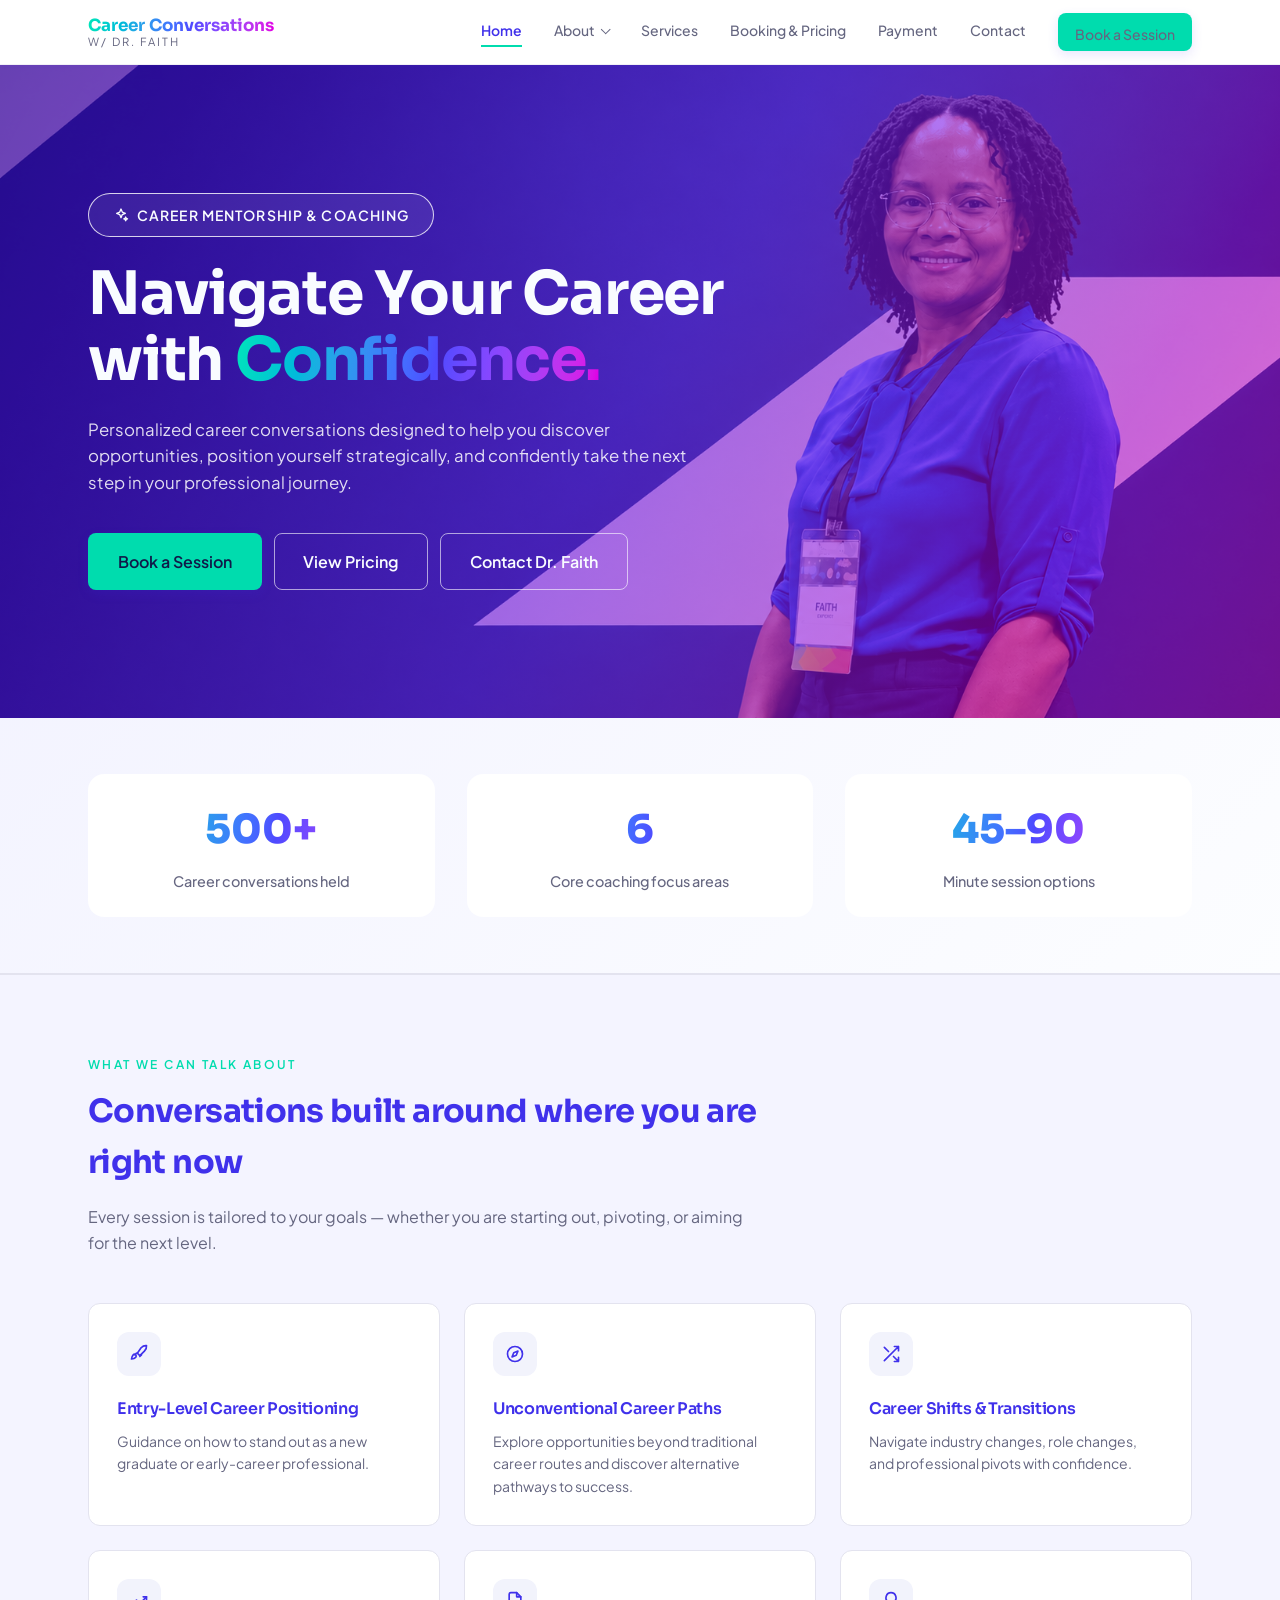
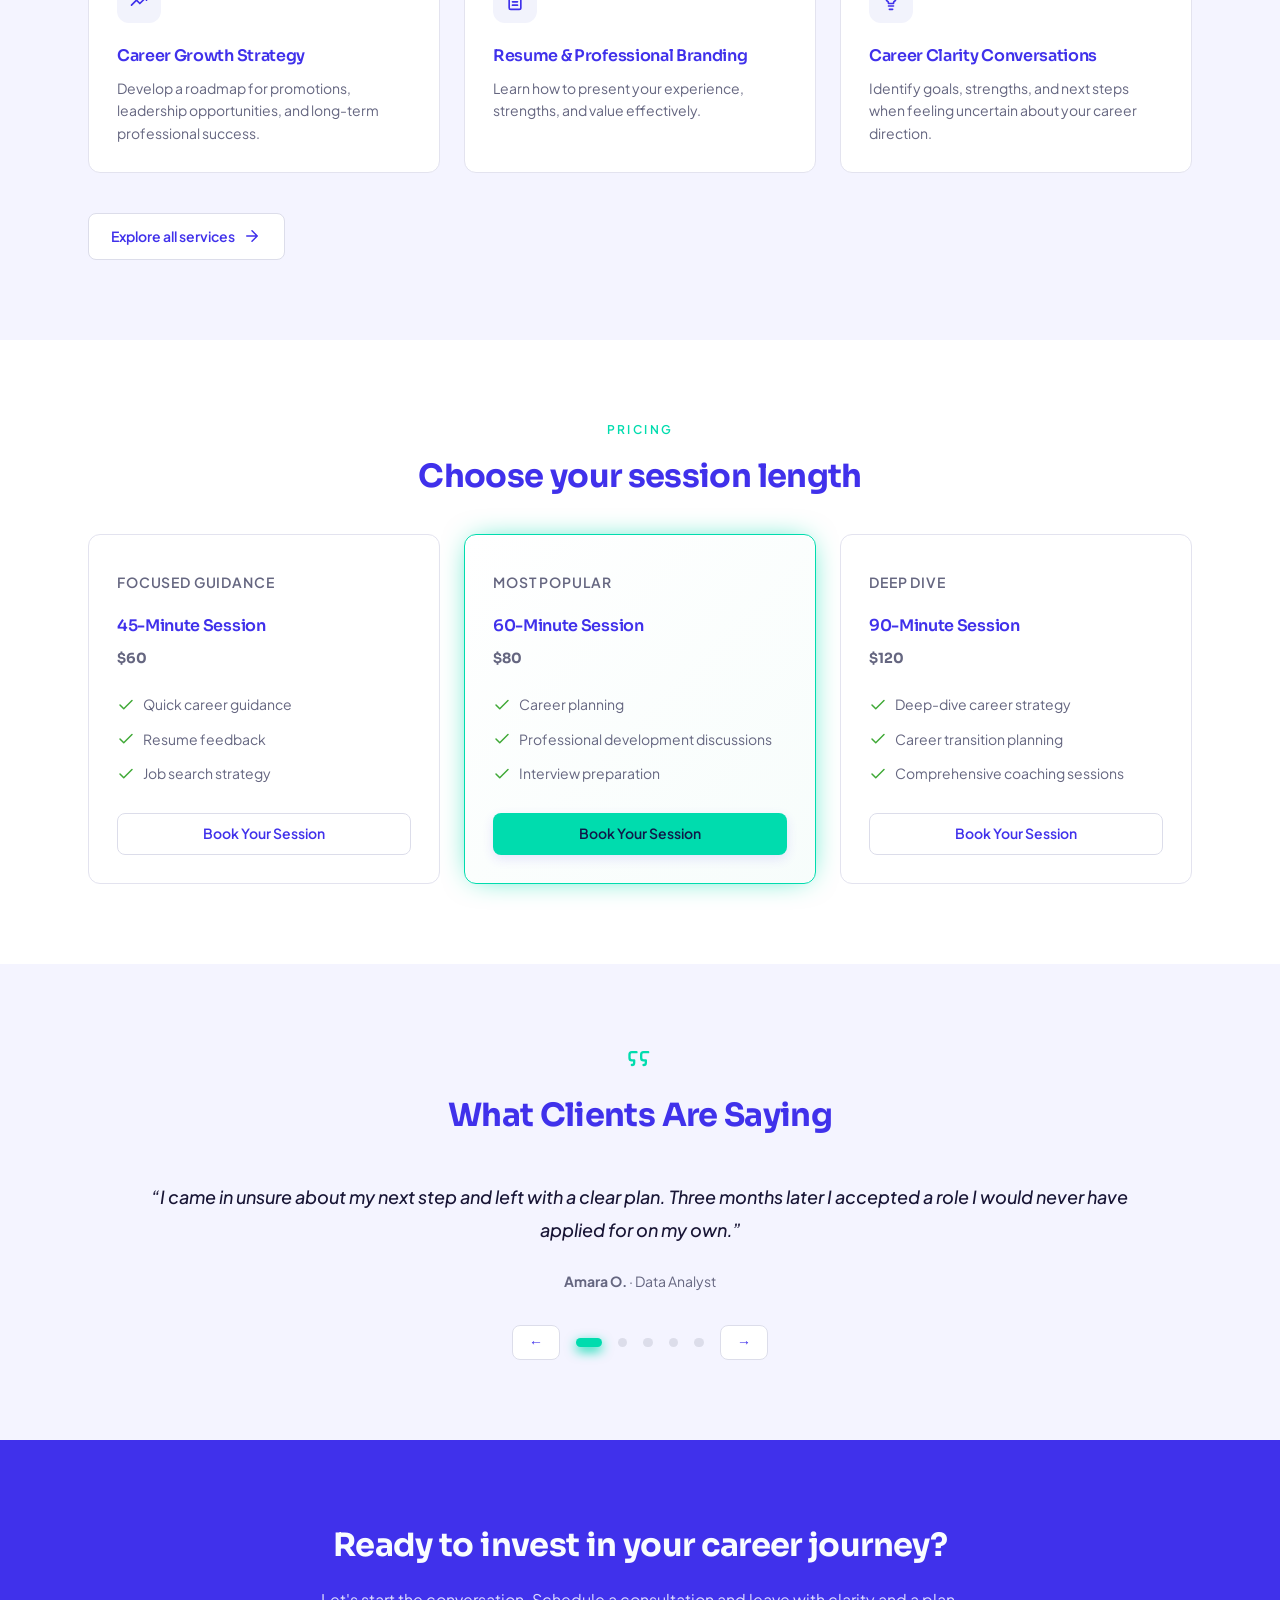
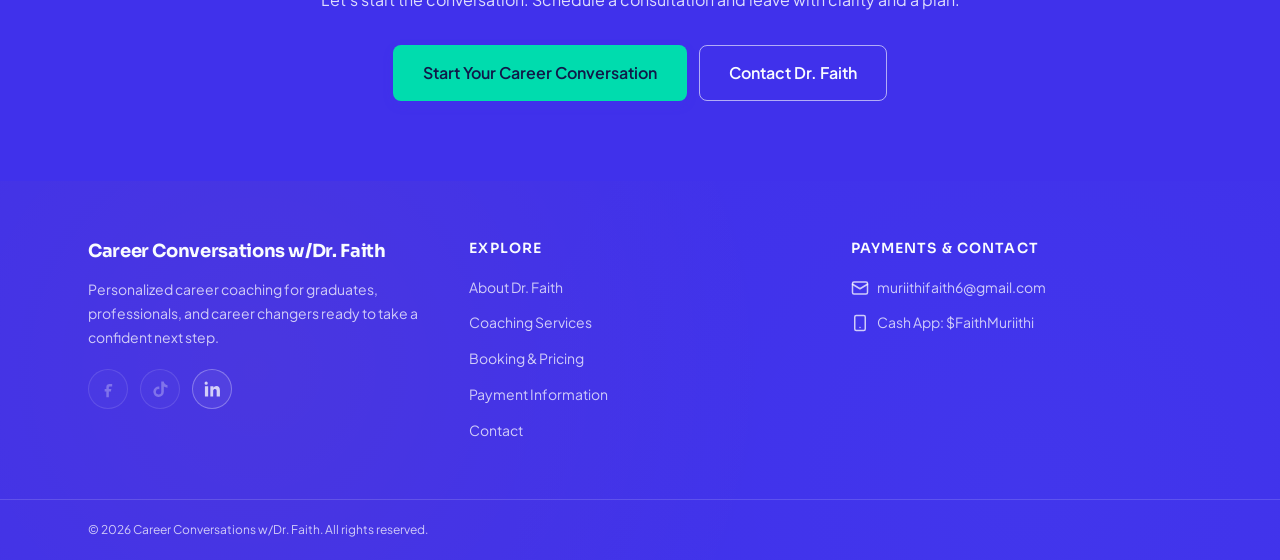
==== index.html @ 1f2333c7 "COMMIT" ====
<!doctype html>
<html lang="en">
<head>
<meta charset="utf-8">
<meta name="viewport" content="width=device-width, initial-scale=1">
<title>Career Conversations w/Dr. Faith | Career Coaching &amp; Mentoring</title>
<meta name="description" content="Personalized career coaching with Dr. Faith. Book a 45, 60, or 90-minute session for career clarity, transitions, resume branding, and growth strategy.">
<meta property="og:title" content="Career Conversations w/Dr. Faith | Career Coaching &amp; Mentoring">
<meta property="og:description" content="Personalized career coaching with Dr. Faith. Book a 45, 60, or 90-minute session for career clarity, transitions, resume branding, and growth strategy.">
<meta property="og:type" content="website">
<meta name="twitter:card" content="summary_large_image">
<link rel="canonical" href="index.html">
<link rel="preconnect" href="https://fonts.googleapis.com">
<link rel="preconnect" href="https://fonts.gstatic.com" crossorigin>
<link href="https://fonts.googleapis.com/css2?family=Sora:wght@400;600;700;800&family=Plus+Jakarta+Sans:wght@400;500;600;700&display=swap" rel="stylesheet">
<link rel="stylesheet" href="styles.css">
<script type="application/ld+json">{"@context":"https://schema.org","@type":"ProfessionalService","name":"Career Conversations w/Dr. Faith","description":"Personalized career coaching and mentoring sessions for career growth, transitions, and positioning.","email":"muriithifaith6@gmail.com","areaServed":"Worldwide"}</script>
</head>
<body>
<svg class="svg-sprite" xmlns="http://www.w3.org/2000/svg" aria-hidden="true">
<symbol id="i-menu" viewBox="0 0 24 24" fill="none" stroke="currentColor" stroke-width="2" stroke-linecap="round"><path d="M4 6h16M4 12h16M4 18h16"/></symbol>
<symbol id="i-check" viewBox="0 0 24 24" fill="none" stroke="currentColor" stroke-width="2" stroke-linecap="round" stroke-linejoin="round"><path d="M20 6 9 17l-5-5"/></symbol>
<symbol id="i-arrow" viewBox="0 0 24 24" fill="none" stroke="currentColor" stroke-width="2" stroke-linecap="round" stroke-linejoin="round"><path d="M5 12h14M12 5l7 7-7 7"/></symbol>
<symbol id="i-sparkles" viewBox="0 0 24 24" fill="none" stroke="currentColor" stroke-width="2" stroke-linecap="round" stroke-linejoin="round"><path d="M12 3l1.9 4.6L18.5 9.5 13.9 11.4 12 16l-1.9-4.6L5.5 9.5l4.6-1.9L12 3zM19 15l.8 2 2 .8-2 .8-.8 2-.8-2-2-.8 2-.8.8-2z"/></symbol>
<symbol id="i-quote" viewBox="0 0 24 24" fill="none" stroke="currentColor" stroke-width="2" stroke-linecap="round" stroke-linejoin="round"><path d="M9 7H5a2 2 0 0 0-2 2v3a2 2 0 0 0 2 2h2v2a2 2 0 0 1-2 2M19 7h-4a2 2 0 0 0-2 2v3a2 2 0 0 0 2 2h2v2a2 2 0 0 1-2 2"/></symbol>
<symbol id="i-mail" viewBox="0 0 24 24" fill="none" stroke="currentColor" stroke-width="2" stroke-linecap="round" stroke-linejoin="round"><rect x="2" y="4" width="20" height="16" rx="2"/><path d="m22 7-10 6L2 7"/></symbol>
<symbol id="i-phone" viewBox="0 0 24 24" fill="none" stroke="currentColor" stroke-width="2" stroke-linecap="round" stroke-linejoin="round"><rect x="5" y="2" width="14" height="20" rx="2"/><path d="M12 18h.01"/></symbol>
<symbol id="i-message" viewBox="0 0 24 24" fill="none" stroke="currentColor" stroke-width="2" stroke-linecap="round" stroke-linejoin="round"><path d="M21 11.5a8.4 8.4 0 0 1-9 8.4 8.5 8.5 0 0 1-3.8-.9L3 21l1.9-5.1A8.4 8.4 0 0 1 4 11.5a8.4 8.4 0 0 1 8.5-8.4A8.4 8.4 0 0 1 21 11.5z"/></symbol>
<symbol id="i-card" viewBox="0 0 24 24" fill="none" stroke="currentColor" stroke-width="2" stroke-linecap="round" stroke-linejoin="round"><rect x="2" y="5" width="20" height="14" rx="2"/><path d="M2 10h20"/></symbol>
<symbol id="i-facebook" viewBox="0 0 24 24" fill="currentColor"><path d="M14 9h3V6h-3a4 4 0 0 0-4 4v2H8v3h2v7h3v-7h2.5l.5-3H13v-2a1 1 0 0 1 1-1z"/></symbol>
<symbol id="i-linkedin" viewBox="0 0 24 24" fill="currentColor"><path d="M6.94 5a1.94 1.94 0 1 1-3.88 0 1.94 1.94 0 0 1 3.88 0zM3.5 8.75h3.9V21H3.5V8.75zM10 8.75h3.7v1.7a4 4 0 0 1 3.6-1.95c3 0 4.2 1.9 4.2 5.2V21h-3.9v-6.5c0-1.7-.6-2.6-2-2.6-1.2 0-1.8.8-2.1 1.6-.1.3-.1.7-.1 1.1V21H10V8.75z"/></symbol>
<symbol id="i-tiktok" viewBox="0 0 24 24" fill="currentColor"><path d="M16.5 3a5.6 5.6 0 0 0 4.5 4.4v3a8.6 8.6 0 0 1-4.4-1.3v6.2a6.3 6.3 0 1 1-5.4-6.2v3.1a3.2 3.2 0 1 0 2.3 3V3h3z"/></symbol>
<symbol id="i-rocket" viewBox="0 0 24 24" fill="none" stroke="currentColor" stroke-width="2" stroke-linecap="round" stroke-linejoin="round"><path d="M5 13c-1.5 1.5-2 5-2 5s3.5-.5 5-2c.8-.8.8-2.2 0-3s-2.2-.8-3 0zM14.5 4.5c3-3 6.5-2.5 6.5-2.5s.5 3.5-2.5 6.5L13 14l-3-3 4.5-6.5zM9 11l-2 2M13 15l2-2"/></symbol>
<symbol id="i-compass" viewBox="0 0 24 24" fill="none" stroke="currentColor" stroke-width="2" stroke-linecap="round" stroke-linejoin="round"><circle cx="12" cy="12" r="9"/><path d="m15.5 8.5-2 5-5 2 2-5 5-2z"/></symbol>
<symbol id="i-shuffle" viewBox="0 0 24 24" fill="none" stroke="currentColor" stroke-width="2" stroke-linecap="round" stroke-linejoin="round"><path d="M16 3h5v5M4 20 21 3M21 16v5h-5M15 15l6 6M4 4l5 5"/></symbol>
<symbol id="i-trending" viewBox="0 0 24 24" fill="none" stroke="currentColor" stroke-width="2" stroke-linecap="round" stroke-linejoin="round"><path d="m3 17 6-6 4 4 8-8"/><path d="M17 7h4v4"/></symbol>
<symbol id="i-file" viewBox="0 0 24 24" fill="none" stroke="currentColor" stroke-width="2" stroke-linecap="round" stroke-linejoin="round"><path d="M14 2H7a2 2 0 0 0-2 2v16a2 2 0 0 0 2 2h10a2 2 0 0 0 2-2V7z"/><path d="M14 2v5h5M9 13h6M9 17h6"/></symbol>
<symbol id="i-bulb" viewBox="0 0 24 24" fill="none" stroke="currentColor" stroke-width="2" stroke-linecap="round" stroke-linejoin="round"><path d="M9 18h6M10 22h4M12 2a6 6 0 0 0-3.5 10.9c.5.4.5 1.3.5 2.1h6c0-.8 0-1.7.5-2.1A6 6 0 0 0 12 2z"/></symbol>
<symbol id="i-heart" viewBox="0 0 24 24" fill="none" stroke="currentColor" stroke-width="2" stroke-linecap="round" stroke-linejoin="round"><path d="M12 21s-8-4.6-8-10a4.5 4.5 0 0 1 8-2.8A4.5 4.5 0 0 1 20 11c0 5.4-8 10-8 10z"/></symbol>
<symbol id="i-target" viewBox="0 0 24 24" fill="none" stroke="currentColor" stroke-width="2"><circle cx="12" cy="12" r="9"/><circle cx="12" cy="12" r="5"/><circle cx="12" cy="12" r="1.5"/></symbol>
<symbol id="i-award" viewBox="0 0 24 24" fill="none" stroke="currentColor" stroke-width="2" stroke-linecap="round" stroke-linejoin="round"><circle cx="12" cy="9" r="6"/><path d="m8.5 14-1.5 8 5-3 5 3-1.5-8"/></symbol>
</svg>
<header class="site-header">
  <div class="container header-inner">
    <a class="brand" href="index.html">
      <span class="brand-name">Career Conversations</span>
      <span class="brand-sub">w/ Dr. Faith</span>
    </a>
    <nav class="nav-desktop" aria-label="Main navigation">
      <a href="index.html" class="active">Home</a>
<details class="nav-dropdown"><summary>About</summary><div class="nav-dropdown-menu"><a href="about.html">About Dr. Faith</a><a href="about.html#credentials">Credentials &amp; Experience</a></div></details>
<a href="services.html">Services</a>
<a href="booking.html">Booking & Pricing</a>
<a href="payment.html">Payment</a>
<a href="contact.html">Contact</a>
      <a class="btn btn-hero" href="booking.html">Book a Session</a>
    </nav>
    <button type="button" class="nav-toggle" aria-label="Open navigation menu" aria-expanded="false"><svg width="24" height="24" aria-hidden="true"><use href="#i-menu"/></svg></button>
  </div>
  <nav class="nav-mobile" aria-label="Mobile navigation">
    <ul>
      <li><a href="index.html">Home</a></li>
<li><details><summary>About</summary><ul class="nav-mobile-submenu"><li><a href="about.html">About Dr. Faith</a></li><li><a href="about.html#credentials">Credentials &amp; Experience</a></li></ul></details></li>
<li><a href="services.html">Services</a></li>
<li><a href="booking.html">Booking & Pricing</a></li>
<li><a href="payment.html">Payment</a></li>
<li><a href="contact.html">Contact</a></li>
      <li class="mobile-cta"><a class="btn btn-hero btn-full" href="booking.html">Book a Session</a></li>
    </ul>
  </nav>
</header>
<main>

<section class="hero">
  <img src="assets/dp-faith-front background.jpeg.png" alt="Dr. Faith, career mentor, smiling at her desk in a modern office" width="1536" height="1024">
  <div class="overlay"></div>
  <div class="container content">
    <div class="animate-fade-up hero-copy">
      <span class="badge"><svg width="16" height="16" aria-hidden="true"><use href="#i-sparkles"/></svg> Career Mentorship &amp; Coaching</span>
      <h1>Navigate Your Career with <span class="text-gradient">Confidence.</span></h1>
      <p>Personalized career conversations designed to help you discover opportunities, position yourself strategically, and confidently take the next step in your professional journey.</p>
      <div class="hero-actions">
        <a class="btn btn-xl btn-hero" href="booking.html">Book a Session</a>
        <a class="btn btn-xl btn-ondark" href="booking.html#pricing">View Pricing</a>
        <a class="btn btn-xl btn-ondark" href="contact.html">Contact Dr. Faith</a>
      </div>
    </div>
  </div>
</section>

<section class="stats">
  <dl class="container">
    <div class="center"><dt>500+</dt><dd>Career conversations held</dd></div>
    <div class="center"><dt>6</dt><dd>Core coaching focus areas</dd></div>
    <div class="center"><dt>45&ndash;90</dt><dd>Minute session options</dd></div>
  </dl>
</section>

<section class="section soft">
  <div class="container">
    <div class="intro-block">
      <p class="eyebrow">What We Can Talk About</p>
      <h2 class="section-heading">Conversations built around where you are right now</h2>
      <p class="muted intro-copy-lg">Every session is tailored to your goals &mdash; whether you are starting out, pivoting, or aiming for the next level.</p>
    </div>
    <div class="services-grid"><div class="grid grid-2 grid-3">
    <article class="card service-card"><div class="card-body">
      <span class="icon-pill"><svg width="20" height="20" aria-hidden="true"><use href="#i-rocket"/></svg></span>
      <h3>Entry-Level Career Positioning</h3><p>Guidance on how to stand out as a new graduate or early-career professional.</p>
    </div></article>
    <article class="card service-card"><div class="card-body">
      <span class="icon-pill"><svg width="20" height="20" aria-hidden="true"><use href="#i-compass"/></svg></span>
      <h3>Unconventional Career Paths</h3><p>Explore opportunities beyond traditional career routes and discover alternative pathways to success.</p>
    </div></article>
    <article class="card service-card"><div class="card-body">
      <span class="icon-pill"><svg width="20" height="20" aria-hidden="true"><use href="#i-shuffle"/></svg></span>
      <h3>Career Shifts &amp; Transitions</h3><p>Navigate industry changes, role changes, and professional pivots with confidence.</p>
    </div></article>
    <article class="card service-card"><div class="card-body">
      <span class="icon-pill"><svg width="20" height="20" aria-hidden="true"><use href="#i-trending"/></svg></span>
      <h3>Career Growth Strategy</h3><p>Develop a roadmap for promotions, leadership opportunities, and long-term professional success.</p>
    </div></article>
    <article class="card service-card"><div class="card-body">
      <span class="icon-pill"><svg width="20" height="20" aria-hidden="true"><use href="#i-file"/></svg></span>
      <h3>Resume &amp; Professional Branding</h3><p>Learn how to present your experience, strengths, and value effectively.</p>
    </div></article>
    <article class="card service-card"><div class="card-body">
      <span class="icon-pill"><svg width="20" height="20" aria-hidden="true"><use href="#i-bulb"/></svg></span>
      <h3>Career Clarity Conversations</h3><p>Identify goals, strengths, and next steps when feeling uncertain about your career direction.</p>
    </div></article></div></div>
    <div class="explore-actions"><a class="btn btn-lg btn-outline" href="services.html">Explore all services <svg width="18" height="18" aria-hidden="true"><use href="#i-arrow"/></svg></a></div>
  </div>
</section>

<section class="section">
  <div class="container">
    <div class="center">
      <p class="eyebrow">Pricing</p>
      <h2 class="section-heading">Choose your session length</h2>
    </div>
    <div class="pricing-grid"><div class="grid grid-3-md">
    <article class="card" data-session="45"><div class="card-body">
      <p class="tagline">Focused guidance</p>
      <h3 class="session-title">45-Minute Session</h3>
      <p class="price">$60</p>
      <ul class="check-list"><li><svg width="18" height="18" aria-hidden="true"><use href="#i-check"/></svg>Quick career guidance</li><li><svg width="18" height="18" aria-hidden="true"><use href="#i-check"/></svg>Resume feedback</li><li><svg width="18" height="18" aria-hidden="true"><use href="#i-check"/></svg>Job search strategy</li></ul>
      <div class="session-action"><a class="btn btn-full btn-outline" href="booking.html">Book Your Session</a></div>
    </div></article>
    <article class="card featured" data-session="60"><div class="card-body">
      <p class="tagline">Most popular</p>
      <h3 class="session-title">60-Minute Session</h3>
      <p class="price">$80</p>
      <ul class="check-list"><li><svg width="18" height="18" aria-hidden="true"><use href="#i-check"/></svg>Career planning</li><li><svg width="18" height="18" aria-hidden="true"><use href="#i-check"/></svg>Professional development discussions</li><li><svg width="18" height="18" aria-hidden="true"><use href="#i-check"/></svg>Interview preparation</li></ul>
      <div class="session-action"><a class="btn btn-full btn-hero" href="booking.html">Book Your Session</a></div>
    </div></article>
    <article class="card" data-session="90"><div class="card-body">
      <p class="tagline">Deep dive</p>
      <h3 class="session-title">90-Minute Session</h3>
      <p class="price">$120</p>
      <ul class="check-list"><li><svg width="18" height="18" aria-hidden="true"><use href="#i-check"/></svg>Deep-dive career strategy</li><li><svg width="18" height="18" aria-hidden="true"><use href="#i-check"/></svg>Career transition planning</li><li><svg width="18" height="18" aria-hidden="true"><use href="#i-check"/></svg>Comprehensive coaching sessions</li></ul>
      <div class="session-action"><a class="btn btn-full btn-outline" href="booking.html">Book Your Session</a></div>
    </div></article></div></div>
  </div>
</section>

<section class="section soft">
  <div class="container-mid">
    <div class="center">
      <span class="accent-icon"><svg width="28" height="28" aria-hidden="true"><use href="#i-quote"/></svg></span>
      <h2 class="section-heading">What Clients Are Saying</h2>
    </div>
    <div class="slider" data-slider>
      
      <div class="slide"><blockquote>&ldquo;I came in unsure about my next step and left with a clear plan. Three months later I accepted a role I would never have applied for on my own.&rdquo;</blockquote><p class="who"><strong>Amara O.</strong> &middot; Data Analyst</p></div>
      <div class="slide"><blockquote>&ldquo;Dr. Faith helped me reframe my experience for a completely different industry. My interview callbacks went from zero to five in six weeks.&rdquo;</blockquote><p class="who"><strong>Daniel K.</strong> &middot; Career Changer</p></div>
      <div class="slide"><blockquote>&ldquo;The resume and branding session was worth every dollar. My LinkedIn profile finally sounds like the professional I actually am.&rdquo;</blockquote><p class="who"><strong>Priya S.</strong> &middot; Recent Graduate</p></div>
      <div class="slide"><blockquote>&ldquo;We built a promotion roadmap together, and I walked into my review prepared. I got the senior title and a raise.&rdquo;</blockquote><p class="who"><strong>Marcus T.</strong> &middot; Operations Lead</p></div>
      <div class="slide"><blockquote>&ldquo;Warm, honest, and practical. I left every conversation with more confidence and a real next action.&rdquo;</blockquote><p class="who"><strong>Lauren B.</strong> &middot; Mid-Career Professional</p></div>
      <div class="slider-controls">
        <button class="btn btn-outline" type="button" data-prev aria-label="Previous testimonial">&larr;</button>
        <button class="dot" type="button" aria-label="Show testimonial 1"></button><button class="dot" type="button" aria-label="Show testimonial 2"></button><button class="dot" type="button" aria-label="Show testimonial 3"></button><button class="dot" type="button" aria-label="Show testimonial 4"></button><button class="dot" type="button" aria-label="Show testimonial 5"></button>
        <button class="btn btn-outline" type="button" data-next aria-label="Next testimonial">&rarr;</button>
      </div>
    </div>
  </div>
</section>

<section class="section on-primary">
  <div class="container-narrow center">
    <h2 class="cta-heading">Ready to invest in your career journey?</h2>
    <p class="cta-copy">Let's start the conversation. Schedule a consultation and leave with clarity and a plan.</p>
    <div class="cta-actions">
      <a class="btn btn-xl btn-hero" href="booking.html">Start Your Career Conversation</a>
      <a class="btn btn-xl btn-ondark" href="contact.html">Contact Dr. Faith</a>
    </div>
  </div>
</section>

</main>
<footer class="site-footer">
  <div class="container footer-grid">
    <div>
      <h2>Career Conversations w/Dr. Faith</h2>
      <p class="footer-intro">Personalized career coaching for graduates, professionals, and career changers ready to take a confident next step.</p>
      <div class="socials">
        <a class="social-muted" href="https://www.facebook.com/" target="_blank" rel="noopener noreferrer" aria-label="Facebook profile currently unavailable" aria-disabled="true" tabindex="-1"><svg width="20" height="20" aria-hidden="true"><use href="#i-facebook"/></svg></a>
        <a class="social-muted" href="https://www.tiktok.com/" target="_blank" rel="noopener noreferrer" aria-label="TikTok profile currently unavailable" aria-disabled="true" tabindex="-1"><svg width="20" height="20" aria-hidden="true"><use href="#i-tiktok"/></svg></a>
        <a href="https://www.linkedin.com/in/faith-muriithi-6a024216" target="_blank" rel="noopener noreferrer" aria-label="LinkedIn profile"><svg width="20" height="20" aria-hidden="true"><use href="#i-linkedin"/></svg></a>
      </div>
    </div>
    <div>
      <h3>Explore</h3>
      <ul>
        <li><a href="about.html">About Dr. Faith</a></li>
        <li><a href="services.html">Coaching Services</a></li>
        <li><a href="booking.html">Booking &amp; Pricing</a></li>
        <li><a href="payment.html">Payment Information</a></li>
        <li><a href="contact.html">Contact</a></li>
      </ul>
    </div>
    <div>
      <h3>Payments &amp; Contact</h3>
      <ul>
        <li class="footer-contact-item"><svg width="18" height="18" aria-hidden="true"><use href="#i-mail"/></svg><a href="mailto:muriithifaith6@gmail.com">muriithifaith6@gmail.com</a></li>
        <li class="footer-contact-item"><svg width="18" height="18" aria-hidden="true"><use href="#i-phone"/></svg><span>Cash App: $FaithMuriithi</span></li>
      </ul>
    </div>
  </div>
  <div class="footer-bottom"><div class="container"><p>&copy; <span data-year>2026</span> Career Conversations w/Dr. Faith. All rights reserved.</p></div></div>
</footer>
<div id="toast-root"></div>
<script src="script.js" defer></script>
</body>
</html>
---- styles.css ----
/* Career Conversations w/Dr. Faith — enhanced design system */

:root {
  --radius: 0.75rem;
  --background: oklch(1 0 0);
  --foreground: oklch(0.22 0.06 285);
  --card: oklch(1 0 0);
  --primary: oklch(0.48 0.26 274);
  --primary-foreground: oklch(0.99 0.005 250);
  --secondary: oklch(0.965 0.012 280);
  --muted-foreground: oklch(0.52 0.04 282);
  --accent: oklch(0.79 0.17 172);
  --accent-foreground: oklch(0.24 0.09 270);
  --border: oklch(0.92 0.015 285);
  --input: oklch(0.9 0.018 285);
  --surface-soft: oklch(0.97 0.015 285);
  --success: oklch(0.65 0.18 142);
  --warning: oklch(0.74 0.19 60);
  --error: oklch(0.63 0.24 27);

  --gradient-hero: linear-gradient(120deg, oklch(0.35 0.22 278 / 0.94), oklch(0.5 0.27 290 / 0.82) 50%, oklch(0.58 0.3 328 / 0.7));
  --gradient-gold: linear-gradient(100deg, oklch(0.82 0.17 172), oklch(0.55 0.27 274) 55%, oklch(0.64 0.3 328));
  --gradient-soft: linear-gradient(135deg, var(--accent) 0%, oklch(0.7 0.15 200) 100%);
  --shadow-sm: 0 1px 3px oklch(0.48 0.26 274 / 0.08);
  --shadow-md: 0 4px 12px oklch(0.48 0.26 274 / 0.12);
  --shadow-lg: 0 10px 28px oklch(0.48 0.26 274 / 0.18);
  --shadow-elegant: 0 18px 45px -22px oklch(0.48 0.26 274 / 0.45);
  --transition-smooth: 300ms cubic-bezier(0.4, 0, 0.2, 1);
  --transition-bounce: 400ms cubic-bezier(0.34, 1.56, 0.64, 1);

  --font-sans: "Plus Jakarta Sans", ui-sans-serif, system-ui, sans-serif;
  --font-display: "Sora", ui-sans-serif, system-ui, sans-serif;
}

* { box-sizing: border-box; border-color: var(--border); }
html { scroll-behavior: smooth; }
body {
  margin: 0;
  background: var(--background);
  color: var(--foreground);
  font-family: var(--font-sans);
  -webkit-font-smoothing: antialiased;
  line-height: 1.6;
  letter-spacing: 0;
}
h1, h2, h3, h4 { font-family: var(--font-display); letter-spacing: -0.02em; margin: 0; font-weight: 700; }
p, ul, ol, dl { margin: 0; }
img { display: block; max-width: 100%; }
a { color: inherit; transition: color var(--transition-smooth); }

.container { max-width: 72rem; margin: 0 auto; padding-inline: 1rem; }
@media (min-width: 640px) { .container { padding-inline: 1.5rem; } }
.container-narrow { max-width: 48rem; margin: 0 auto; padding-inline: 1rem; }
.container-mid { max-width: 64rem; margin: 0 auto; padding-inline: 1rem; }
@media (min-width: 640px) { .container-narrow, .container-mid { padding-inline: 1.5rem; } }

.section { padding-block: 4rem; }
@media (min-width: 640px) { .section { padding-block: 5rem; } }
.soft { background: var(--surface-soft); }
.on-primary { background: var(--primary); color: var(--primary-foreground); }
.center { text-align: center; }
.muted { color: var(--muted-foreground); }
.eyebrow { font-size: 0.75rem; font-weight: 600; letter-spacing: 0.2em; text-transform: uppercase; color: var(--accent); }
.lede { margin-top: 1rem; max-width: 42rem; color: rgba(255, 255, 255, .8); }
.svg-sprite { display: none; }
.mobile-cta { padding-top: .5rem; }
.page-title { font-size: clamp(2.25rem, 4vw, 3rem); }
.section-title { font-size: 1.75rem; color: var(--primary); }
.section-heading { margin-top: .75rem; font-size: 2rem; color: var(--primary); }
.about-copy { margin-top: 1.25rem; display: grid; gap: 1rem; line-height: 1.7; }
.about-values { margin-top: 2.5rem; grid-template-columns: repeat(auto-fit, minmax(180px, 1fr)); }
.about-value-body { padding: 1.5rem; }
.accent-icon { color: var(--accent); }
.small-card-title { font-size: .9rem; }
.about-actions { margin-top: 2.5rem; display: flex; flex-wrap: wrap; gap: .75rem; }
.credentials-grid { margin-top: 2.5rem; }
.about-beyond-copy { margin-top: 1.25rem; line-height: 1.8; }
.footer-intro { margin-top: .75rem; max-width: 22rem; }
.footer-contact-item { display: flex; gap: .5rem; align-items: center; }
.anchored-section, .anchored-heading { scroll-margin-top: 5rem; }
.pricing-grid { margin-top: 2rem; }
.session-title { font-size: 1.125rem; }
.session-action { margin-top: 1.75rem; }
.intro-copy { margin-top: .75rem; }
.form-card { margin-top: 2rem; }
.contact-title { font-size: 1.5rem; color: var(--primary); }
.primary-link { color: var(--primary); }
.contact-cta { margin-top: 2rem; }
.compact-heading { font-size: 1.125rem; color: var(--primary); }
.icon-heading { display: flex; align-items: center; gap: .5rem; }
.payment-steps { margin-top: 1rem; display: grid; gap: .5rem; font-size: .9rem; padding-left: 1.1rem; }
.small-copy { margin-top: .5rem; font-size: .875rem; }
.form-top-margin { margin-top: 1.5rem; }
.services-title { margin-top: .75rem; }
.services-actions { margin-top: 1.75rem; display: flex; gap: .75rem; justify-content: center; flex-wrap: wrap; }
.hero-copy, .intro-block { max-width: 42rem; }
.intro-copy-lg { margin-top: 1rem; }
.services-grid { margin-top: 3rem; }
.explore-actions { margin-top: 2.5rem; }
.cta-heading { font-size: 2rem; }
.cta-copy { margin-top: 1rem; opacity: .85; }
.cta-actions { margin-top: 2rem; display: flex; flex-wrap: wrap; gap: .75rem; justify-content: center; }
.site-header {
  position: sticky; top: 0; z-index: 50;
  border-bottom: 1px solid rgba(80, 70, 140, .08);
  background: rgba(255, 255, 255, .95);
  box-shadow: var(--shadow-sm);
}
.header-inner { display: flex; height: 4rem; align-items: center; justify-content: space-between; }
.brand { display: flex; flex-direction: column; line-height: 1.15; text-decoration: none; transition: transform var(--transition-smooth); }
.brand:hover { transform: translateY(-2px); }
.brand-name { font-family: var(--font-display); font-weight: 700; color: var(--primary); font-size: 1.05rem; background: var(--gradient-gold); -webkit-background-clip: text; background-clip: text; color: transparent; }
.brand-sub { font-size: 0.7rem; letter-spacing: 0.18em; text-transform: uppercase; color: var(--muted-foreground); }
.nav-desktop { display: none; align-items: center; gap: 2rem; }
@media (min-width: 1024px) { .nav-desktop { display: flex; } .nav-toggle { display: none !important; } }
.nav-desktop a { font-size: 0.875rem; font-weight: 500; color: var(--muted-foreground); text-decoration: none; position: relative; padding-bottom: 0.25rem; }
.nav-desktop a::after { content: ''; position: absolute; bottom: -2px; left: 0; right: 0; height: 2px; background: var(--accent); transform: scaleX(0); transform-origin: right; transition: transform var(--transition-smooth); }
.nav-desktop a:hover::after { transform: scaleX(1); transform-origin: left; }
.nav-desktop a:hover { color: var(--primary); }
.nav-desktop a.active { color: var(--primary); font-weight: 600; }
.nav-desktop a.active::after { transform: scaleX(1); }
.nav-dropdown { position: relative; }
.nav-dropdown summary { list-style: none; cursor: pointer; font-size: 0.875rem; font-weight: 500; color: var(--muted-foreground); padding-bottom: 0.25rem; }
.nav-dropdown summary::-webkit-details-marker { display: none; }
.nav-dropdown summary::after { content: ''; display: inline-block; width: 0.4rem; height: 0.4rem; margin: 0 0 0.15rem 0.4rem; border-right: 1px solid currentColor; border-bottom: 1px solid currentColor; transform: rotate(45deg); transition: transform var(--transition-smooth); }
.nav-dropdown[open] summary::after { transform: rotate(225deg); }
.nav-dropdown summary:hover, .nav-dropdown summary.active { color: var(--primary); }
.nav-dropdown-menu { position: absolute; top: calc(100% + 0.75rem); left: -1rem; min-width: 13rem; padding: 0.5rem; border: 1px solid var(--border); border-radius: 0.5rem; background: var(--background); box-shadow: var(--shadow-md); }
.nav-dropdown-menu a { display: block; padding: 0.6rem 0.75rem; }
.nav-dropdown-menu a::after { display: none; }
.nav-dropdown-menu a:hover { background: var(--secondary); }
.nav-toggle { 
  display: inline-flex; 
  height: 2.5rem; 
  width: 2.5rem; 
  align-items: center; 
  justify-content: center; 
  border: 0; 
  background: none; 
  color: var(--primary); 
  border-radius: 0.375rem; 
  cursor: pointer;
  transition: all var(--transition-smooth);
}
.nav-toggle:focus-visible, .btn:focus-visible, .dot:focus-visible, summary:focus-visible, a:focus-visible {
  outline: 3px solid var(--accent);
  outline-offset: 3px;
}
.nav-toggle:hover { background: var(--secondary); transform: rotate(90deg); }
.nav-mobile { display: none; border-top: 1px solid var(--border); background: var(--background); }
.nav-mobile.open { display: block; animation: slide-down 0.3s ease-out; }
@keyframes slide-down { from { opacity: 0; transform: translateY(-10px); } to { opacity: 1; transform: none; } }
.nav-mobile ul { list-style: none; margin: 0; padding: 0.75rem 1rem; max-width: 72rem; margin-inline: auto; }
.nav-mobile a { display: block; padding: 0.75rem 0.5rem; border-radius: 0.375rem; font-size: 0.875rem; font-weight: 500; text-decoration: none; transition: all var(--transition-smooth); }
.nav-mobile a:hover { background: var(--secondary); color: var(--primary); }
.nav-mobile details summary { list-style: none; cursor: pointer; padding: 0.75rem 0.5rem; border-radius: 0.375rem; font-size: 0.875rem; font-weight: 500; }
.nav-mobile details summary::-webkit-details-marker { display: none; }
.nav-mobile details summary::after { content: '+'; float: right; font-size: 1.1rem; line-height: 1; }
.nav-mobile details[open] summary::after { content: '\2212'; }
.nav-mobile details summary:hover { background: var(--secondary); color: var(--primary); }
.nav-mobile-submenu { list-style: none; padding: 0 0 0.25rem 1rem; }
.btn {
  display: inline-flex; align-items: center; justify-content: center; gap: 0.5rem;
  border-radius: 0.5rem; border: 1px solid transparent; cursor: pointer;
  font-size: 0.875rem; font-weight: 600; text-decoration: none;
  padding: 0.55rem 1rem; transition: all var(--transition-smooth);
  position: relative; overflow: hidden;
}
.btn::before {
  content: '';
  position: absolute;
  top: 50%;
  left: 50%;
  width: 0;
  height: 0;
  border-radius: 50%;
  background: rgba(255, 255, 255, 0.2);
  transform: translate(-50%, -50%);
  pointer-events: none;
}
.btn:active::before {
  animation: ripple 0.6s ease-out;
}
@keyframes ripple {
  to {
    width: 300px;
    height: 300px;
    opacity: 0;
  }
}
.btn-lg { padding: 0.7rem 1.4rem; }
.btn-xl { padding: 0.9rem 1.8rem; font-size: 1rem; }
.btn-hero { background: var(--accent); color: var(--accent-foreground); box-shadow: var(--shadow-md); }
.btn-hero:hover { filter: brightness(1.08); transform: translateY(-2px); box-shadow: var(--shadow-lg); }
.btn-outline { border-color: var(--input); background: var(--background); color: var(--primary); }
.btn-outline:hover { background: var(--secondary); border-color: var(--accent); }
.btn-ondark { border-color: rgba(255, 255, 255, .6); color: var(--primary-foreground); background: transparent; }
.btn-ondark:hover { background: rgba(255, 255, 255, .15); transform: translateY(-1px); }
.btn-full { width: 100%; }
.btn:disabled { opacity: 0.6; cursor: not-allowed; }
.hero { position: relative; isolation: isolate; overflow: hidden; }
.hero img { position: absolute; inset: 0; height: 100%; width: 100%; object-fit: cover; z-index: 0; animation: hero-zoom 8s ease-out; }
@keyframes hero-zoom { from { transform: scale(1.05); } to { transform: scale(1); } }
.hero .overlay { 
  position: absolute; 
  inset: 0; 
  background: var(--gradient-hero); 
  opacity: 0.75; 
  z-index: 1; 
  pointer-events: none;
  animation: fade-in 1s ease-out;
}
.hero .content { position: relative; z-index: 2; padding-block: 6rem; }
@media (min-width: 768px) { .hero .content { padding-block: 8rem; } }
.hero h1 { 
  margin-top: 1.5rem; 
  font-size: clamp(2.25rem, 5vw, 3.75rem); 
  font-weight: 700; 
  color: var(--primary-foreground); 
  line-height: 1.1;
  animation: fade-up 0.8s cubic-bezier(0.16, 1, 0.3, 1) both;
}
.hero p { 
  margin-top: 1.5rem; 
  max-width: 38rem; 
  color: rgba(255, 255, 255, .85);
  font-size: 1.05rem;
  animation: fade-up 0.8s cubic-bezier(0.16, 1, 0.3, 1) 0.1s both;
}
.hero-actions { 
  margin-top: 2.25rem; 
  display: flex; 
  flex-wrap: wrap; 
  gap: 0.75rem;
  animation: fade-up 0.8s cubic-bezier(0.16, 1, 0.3, 1) 0.2s both;
}
@keyframes fade-in { from { opacity: 0; } to { opacity: 1; } }
.badge {
  display: inline-flex; 
  align-items: center; 
  gap: 0.5rem; 
  border-radius: 999px;
  border: 1.5px solid rgba(255, 255, 255, .8);
  padding: 0.6rem 1.5rem; 
  font-size: 0.875rem; 
  font-weight: 600;
  letter-spacing: 0.08em; 
  text-transform: uppercase; 
  color: var(--primary-foreground);
  background: rgba(255, 255, 255, .08);
  transition: all var(--transition-smooth);
}
.badge:hover { 
  border-color: var(--accent);
  background: rgba(255, 255, 255, .12);
  transform: translateY(-2px);
}
.text-gradient { background-image: var(--gradient-gold); -webkit-background-clip: text; background-clip: text; color: transparent; }
.animate-fade-up { animation: fade-up 0.7s cubic-bezier(0.16, 1, 0.3, 1) both; }
@keyframes fade-up { from { opacity: 0; transform: translateY(16px); } to { opacity: 1; transform: none; } }
.stats { 
  border-bottom: 2px solid var(--border);
  background: linear-gradient(135deg, var(--surface-soft) 0%, rgba(100, 150, 255, 0.02) 100%);
}
.stats dl { 
  display: grid; 
  gap: 2rem; 
  padding-block: 3.5rem;
}
@media (min-width: 640px) { .stats dl { grid-template-columns: repeat(3, 1fr); } }
.stats .center {
  padding: 1.5rem;
  border-radius: 1rem;
  background: var(--card);
  transition: all var(--transition-smooth);
  cursor: default;
}
.stats .center:hover {
  transform: translateY(-4px);
  box-shadow: var(--shadow-md);
}
.stats dt { 
  font-family: var(--font-display); 
  font-size: 2.5rem; 
  font-weight: 800; 
  color: var(--primary);
  background: var(--gradient-gold);
  -webkit-background-clip: text;
  background-clip: text;
  color: transparent;
  margin-bottom: 0.5rem;
}
.stats dd { 
  margin: 0; 
  font-size: 0.9rem; 
  color: var(--muted-foreground);
  font-weight: 500;
}
.card { 
  background: var(--card); 
  border: 1px solid var(--border); 
  border-radius: var(--radius); 
  transition: all var(--transition-smooth);
  position: relative;
  overflow: hidden;
}
.card::before {
  content: '';
  position: absolute;
  top: -1px;
  left: -1px;
  right: -1px;
  height: 1px;
  background: linear-gradient(90deg, transparent, rgba(255, 255, 255, 0.3), transparent);
  opacity: 0;
  transition: opacity var(--transition-smooth);
}
.card:hover {
  box-shadow: var(--shadow-md);
  border-color: rgba(100, 120, 190, .2);
}
.card:hover::before { opacity: 1; }
.card-body { padding: 1.75rem; }
.card.featured, .card.selected { 
  border-color: var(--accent); 
  box-shadow: 0 0 30px -10px var(--accent);
  background: linear-gradient(135deg, var(--card) 0%, rgba(200, 240, 230, .15) 100%);
}
.grid { display: grid; gap: 1.5rem; }
@media (min-width: 640px) { .grid-2 { grid-template-columns: repeat(2, 1fr); } }
@media (min-width: 1024px) { .grid-3 { grid-template-columns: repeat(3, 1fr); } }
@media (min-width: 768px) { .grid-3-md { grid-template-columns: repeat(3, 1fr); } }
.service-card { cursor: pointer; }
.service-card:hover { transform: translateY(-8px); }
.icon-pill { 
  display: inline-flex; 
  height: 2.75rem; 
  width: 2.75rem; 
  align-items: center; 
  justify-content: center; 
  border-radius: 0.75rem; 
  background: var(--secondary); 
  color: var(--primary); 
  transition: all var(--transition-bounce);
}
.service-card:hover .icon-pill { 
  background: var(--gradient-soft);
  color: white;
  transform: scale(1.15) rotate(5deg);
  box-shadow: 0 8px 16px rgba(255, 165, 0, 0.2);
}
.card h3 { margin-top: 1.25rem; font-size: 1rem; font-weight: 600; color: var(--primary); }
.card p { margin-top: 0.5rem; font-size: 0.875rem; color: var(--muted-foreground); line-height: 1.6; }
.price { font-family: var(--font-display); margin-top: 1rem; font-size: 2.25rem; font-weight: 700; color: var(--primary); }
.tagline { font-size: 0.75rem; font-weight: 600; letter-spacing: 0.06em; text-transform: uppercase; color: var(--accent); }
.check-list { list-style: none; padding: 0; margin-top: 1.5rem; display: grid; gap: 0.75rem; font-size: 0.875rem; color: var(--muted-foreground); }
.check-list li { display: flex; gap: 0.5rem; align-items: flex-start; }
.check-list svg { flex: none; margin-top: 0.15rem; color: var(--success); }
.slider { margin-top: 2.5rem; }
.slide { display: none; }
.slide.active { display: block; animation: fade-up 0.6s ease-out both; }
.slide blockquote { 
  margin: 0; 
  font-size: 1.125rem; 
  line-height: 1.8; 
  color: var(--foreground); 
  text-align: center;
  font-style: italic;
  font-weight: 500;
}
.slide .who { 
  margin-top: 1.5rem; 
  text-align: center; 
  font-size: 0.875rem; 
  color: var(--muted-foreground); 
}
.slider-controls { 
  margin-top: 2rem; 
  display: flex; 
  justify-content: center; 
  align-items: center; 
  gap: 1rem; 
}
.dot { 
  height: 0.6rem; 
  width: 0.6rem; 
  border-radius: 999px; 
  border: 0; 
  padding: 0; 
  background: var(--input); 
  cursor: pointer;
  transition: all var(--transition-smooth);
}
.dot:hover { background: rgba(130, 190, 180, .5); }
.dot.active { 
  background: var(--accent); 
  width: 1.6rem;
  box-shadow: 0 4px 12px var(--accent);
}
label { 
  font-size: 0.875rem; 
  font-weight: 600; 
  color: var(--foreground); 
  display: block;
  margin-bottom: 0.5rem;
}
input, select, textarea {
  margin-top: 0.5rem; 
  width: 100%; 
  border: 1.5px solid var(--input); 
  border-radius: 0.5rem;
  background: var(--background); 
  color: var(--foreground); 
  padding: 0.65rem 0.85rem; 
  font: inherit; 
  font-size: 0.875rem;
  transition: all var(--transition-smooth);
}
input:hover, select:hover, textarea:hover {
  border-color: rgba(130, 190, 180, .5);
}
input:focus-visible, select:focus-visible, textarea:focus-visible { 
  outline: 2px solid var(--accent); 
  outline-offset: 2px;
  border-color: var(--accent);
  box-shadow: 0 0 0 3px rgba(130, 190, 180, .15);
}
textarea { min-height: 8rem; resize: vertical; }
.form-grid { display: grid; gap: 1.5rem; }
@media (min-width: 640px) { 
  .form-grid-2 { grid-template-columns: repeat(2, 1fr); } 
  .span-2 { grid-column: span 2; } 
}
.hint { margin-top: 0.75rem; font-size: 0.75rem; color: var(--muted-foreground); }
.split { display: grid; gap: 2.5rem; align-items: start; }
@media (min-width: 1024px) { 
  .split-portrait { grid-template-columns: 420px 1fr; } 
  .split-contact { grid-template-columns: 1fr 1.2fr; } 
}
.portrait { 
  width: 100%; 
  aspect-ratio: 6 / 7; 
  border-radius: 1.25rem; 
  object-fit: cover; 
  object-position: top center; 
  box-shadow: 0 20px 50px -15px rgba(72, 109, 200, 0.3);
  transition: transform var(--transition-smooth), box-shadow var(--transition-smooth);
}
.portrait:hover {
  transform: translateY(-8px);
  box-shadow: 0 30px 60px -10px rgba(72, 109, 200, 0.4);
}
.contact-list { 
  list-style: none; 
  padding: 0; 
  margin-top: 2rem; 
  display: grid; 
  gap: 1.25rem; 
  font-size: 0.875rem; 
}
.contact-list li { 
  display: flex; 
  gap: 1rem; 
  align-items: flex-start;
  padding: 1rem;
  border-radius: 0.75rem;
  background: var(--surface-soft);
  transition: all var(--transition-smooth);
}
.contact-list li:hover {
  background: var(--secondary);
  transform: translateX(4px);
}
.contact-list svg { 
  color: var(--accent); 
  flex: none; 
  margin-top: 0.2rem;
}
.site-footer { 
  background: var(--primary); 
  color: var(--primary-foreground);
  position: relative;
  overflow: hidden;
}
.site-footer::before {
  content: '';
  position: absolute;
  top: 0;
  left: 0;
  right: 0;
  bottom: 0;
  background: 
    radial-gradient(circle at 20% 50%, rgba(255,165,0, 0.05) 0%, transparent 50%),
    radial-gradient(circle at 80% 80%, rgba(100,150,255, 0.05) 0%, transparent 50%);
  pointer-events: none;
}
.footer-grid { 
  display: grid; 
  gap: 2.5rem; 
  padding-block: 3.5rem;
  position: relative;
  z-index: 1;
}
@media (min-width: 768px) { .footer-grid { grid-template-columns: repeat(3, 1fr); } }
.site-footer h2 { font-family: var(--font-display); font-size: 1.125rem; font-weight: 700; }
.site-footer h3 { font-size: 0.875rem; font-weight: 600; letter-spacing: 0.08em; text-transform: uppercase; }
.site-footer p, .site-footer li, .site-footer a { color: rgba(255, 255, 255, .75); font-size: 0.875rem; text-decoration: none; line-height: 1.7; }
.site-footer a:hover { color: var(--accent); transform: translateX(2px); transition: all var(--transition-smooth); }
.site-footer ul { list-style: none; padding: 0; margin-top: 1rem; display: grid; gap: 0.75rem; }
.socials { display: flex !important; gap: 0.75rem; margin-top: 1.25rem; }
.socials a {
  display: inline-flex; 
  height: 2.5rem; 
  width: 2.5rem; 
  align-items: center; 
  justify-content: center;
  border-radius: 999px; 
  border: 1.5px solid rgba(255, 255, 255, .3);
  transition: all var(--transition-bounce);
  background: rgba(255, 255, 255, .05);
}
.socials a:hover { 
  border-color: var(--accent); 
  color: var(--accent);
  background: rgba(130, 190, 180, .1);
  transform: translateY(-4px) scale(1.1);
}
.socials a.social-muted { opacity: 0.4; cursor: not-allowed; filter: grayscale(1); pointer-events: none; }
.socials a.social-muted:hover { border-color: rgba(255, 255, 255, .3); color: rgba(255, 255, 255, .75); background: rgba(255, 255, 255, .05); transform: none; }
.footer-bottom { 
  border-top: 1px solid rgba(255, 255, 255, .15);
  position: relative;
  z-index: 1;
}
.footer-bottom p { padding-block: 1.25rem; font-size: 0.75rem; }
#toast-root { 
  position:fixed; 
  right: 1rem; 
  bottom: 1rem; 
  z-index: 100; 
  display: grid; 
  gap: 0.75rem;
  pointer-events: none;
}
.toast {
  background: var(--card); 
  border: 1.5px solid var(--border); 
  border-left: 4px solid var(--success);
  border-radius: 0.6rem; 
  padding: 1rem 1.25rem; 
  box-shadow: var(--shadow-lg); 
  max-width: 24rem;
  animation: slide-in-right 0.4s cubic-bezier(0.34, 1.56, 0.64, 1) both;
  pointer-events: auto;
}
@keyframes slide-in-right {
  from {
    opacity: 0;
    transform: translateX(400px);
  }
  to {
    opacity: 1;
    transform: translateX(0);
  }
}
.toast strong { 
  display: block; 
  font-size: 0.9rem; 
  color: var(--primary); 
  margin-bottom: 0.25rem;
}
.toast span { 
  font-size: 0.8rem; 
  color: var(--muted-foreground); 
  line-height: 1.5;
}
.toast.error { 
  border-left-color: var(--error);
}
.toast.error strong {
  color: var(--error);
}

@media (max-width: 639px) {
  .section { padding-block: 3.25rem; }
  .card-body { padding: 1.25rem; }
  .hero .content { padding-block: 4.75rem; }
  .hero-actions .btn { width: 100%; }
  .slider-controls { gap: 0.6rem; }
  .slider-controls .btn { padding-inline: 0.75rem; }
  #toast-root { right: 0.75rem; left: 0.75rem; }
  .toast { max-width: none; }
}

@media (prefers-reduced-motion: reduce) {
  *, *::before, *::after {
    scroll-behavior: auto !important;
    animation-duration: 0.01ms !important;
    animation-iteration-count: 1 !important;
    transition-duration: 0.01ms !important;
  }
}
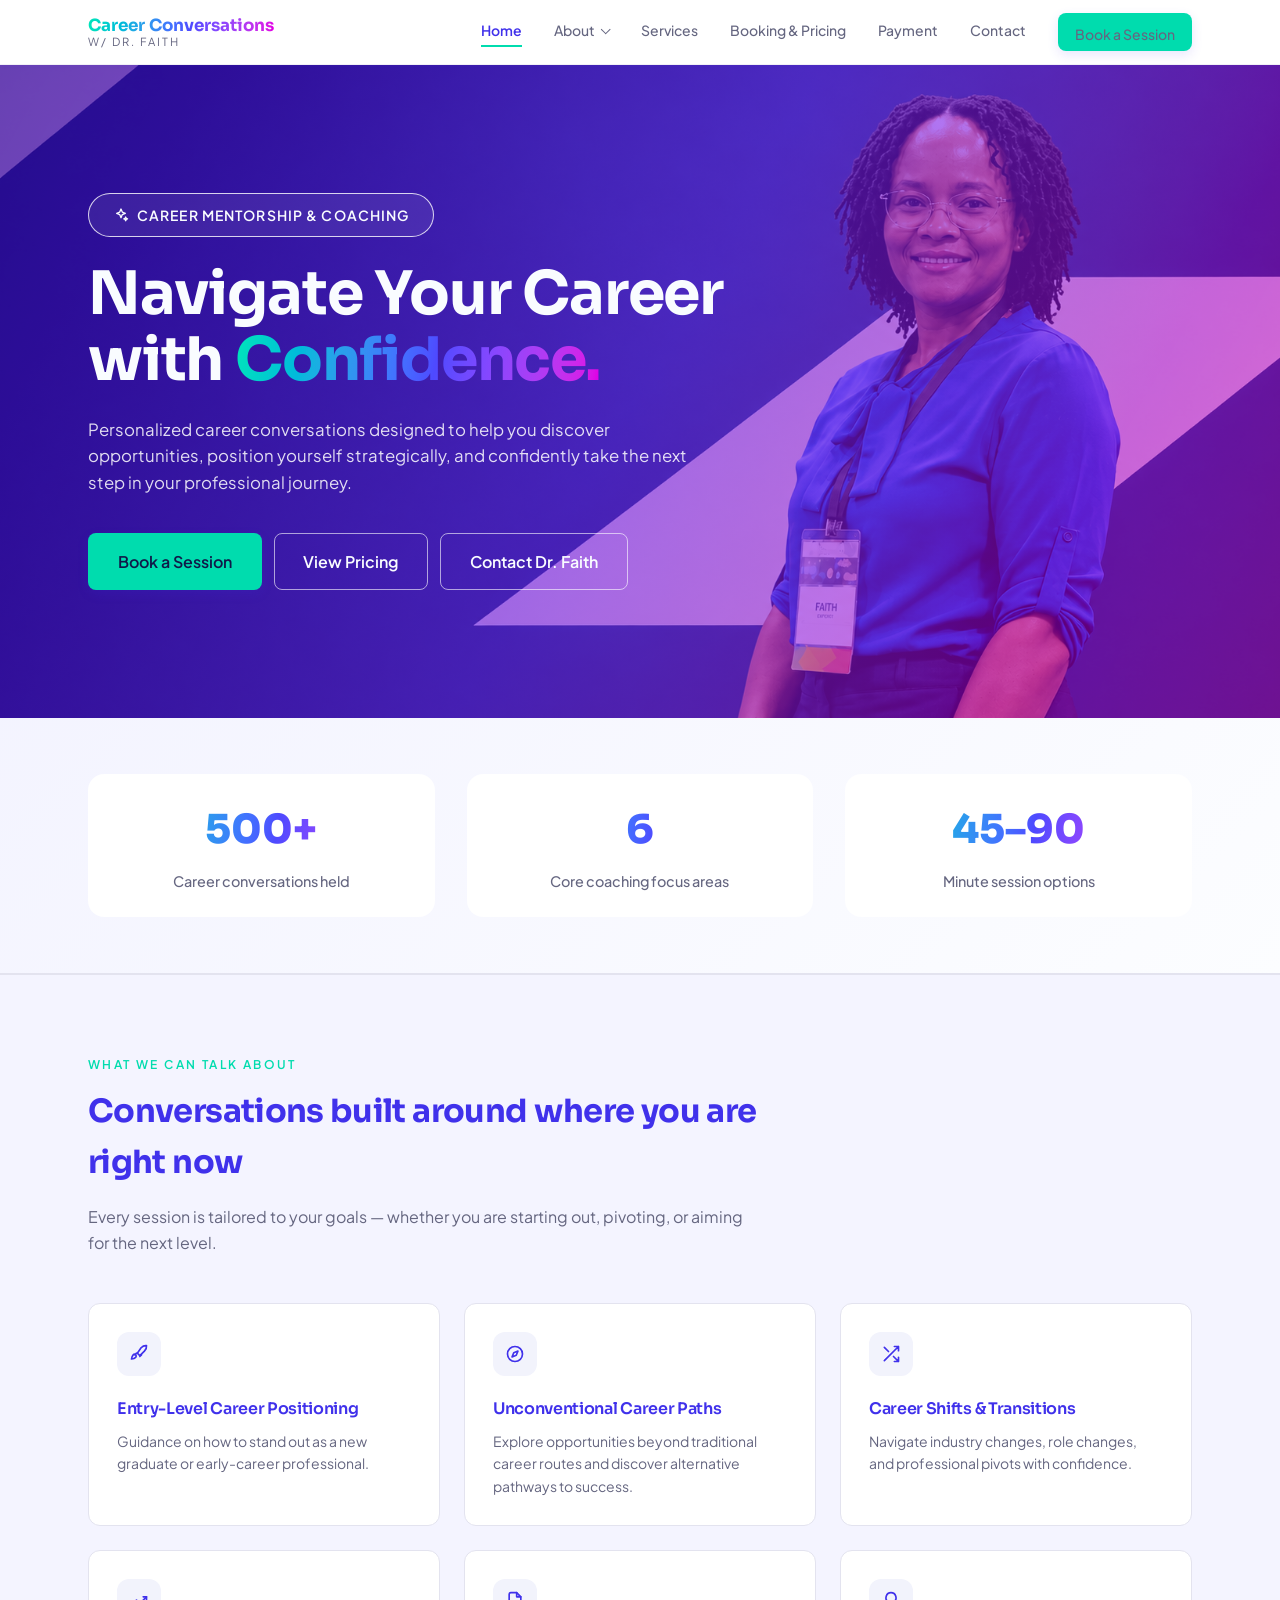
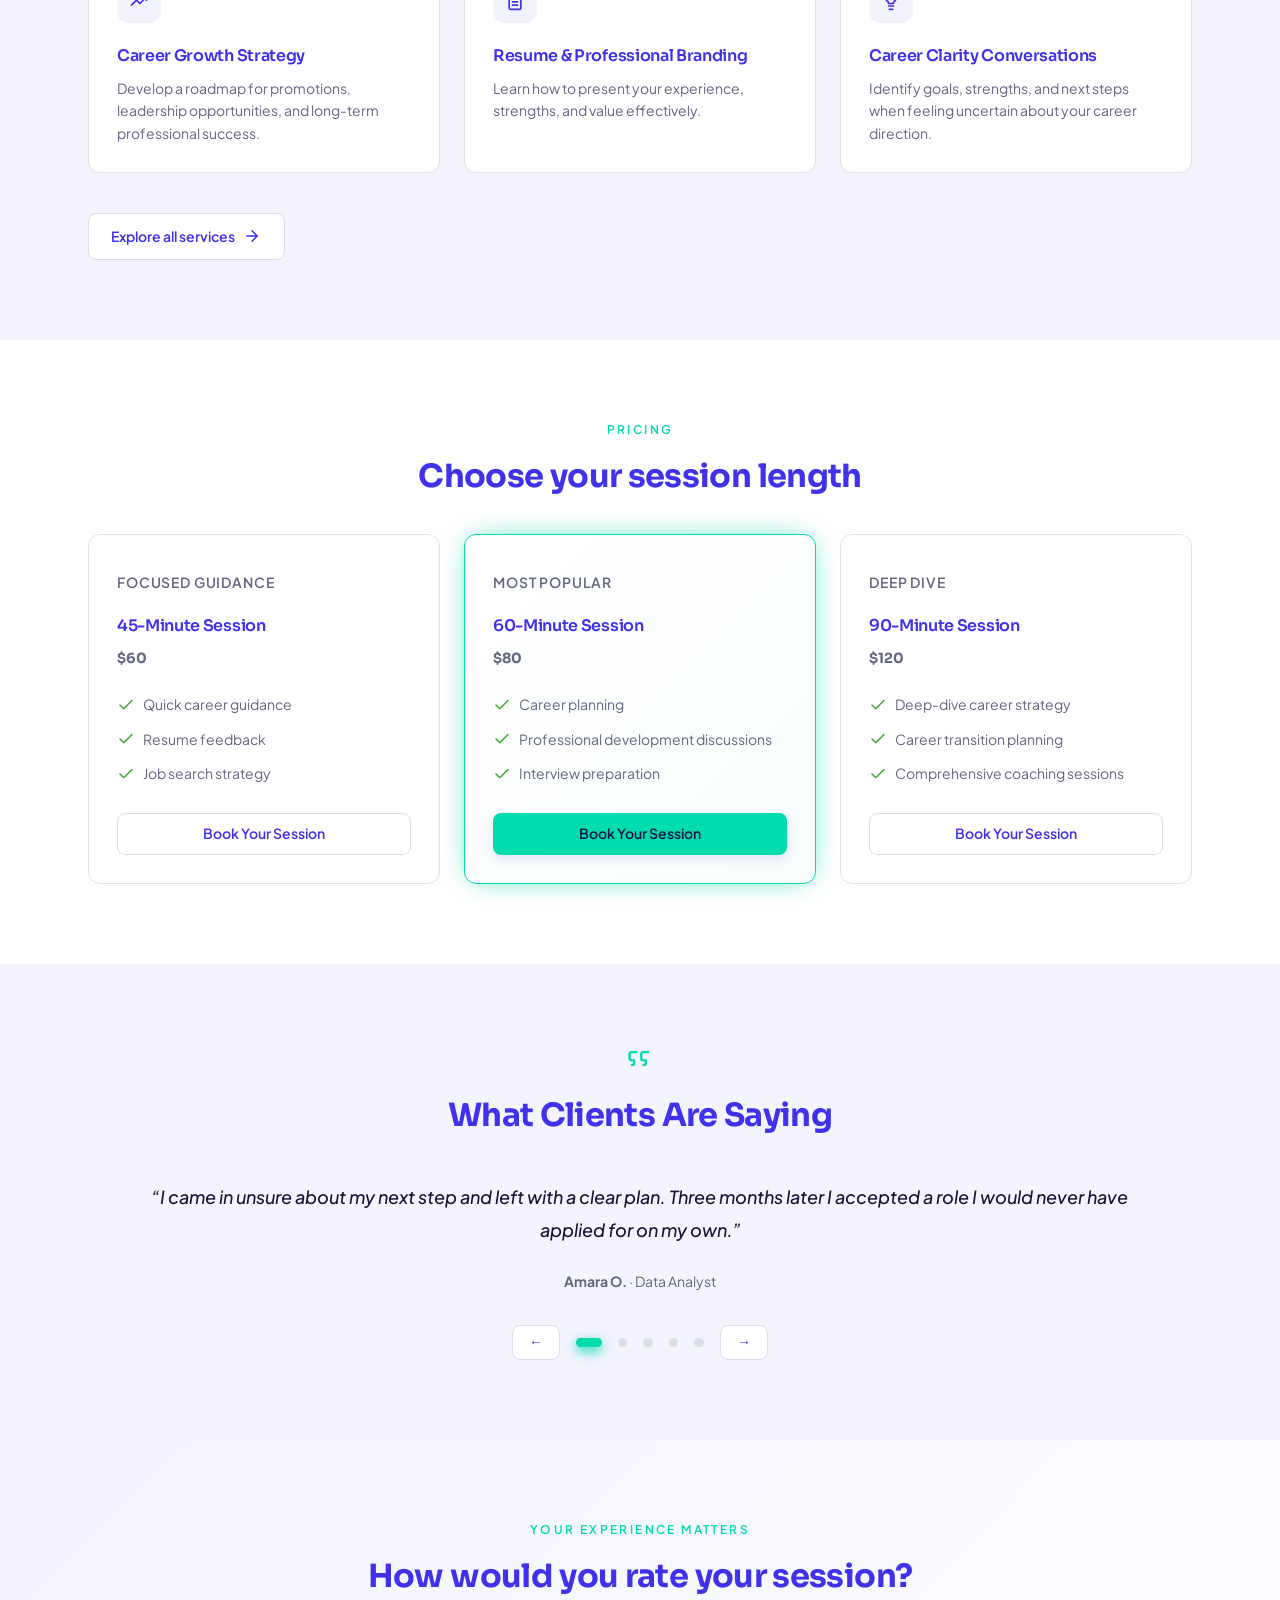
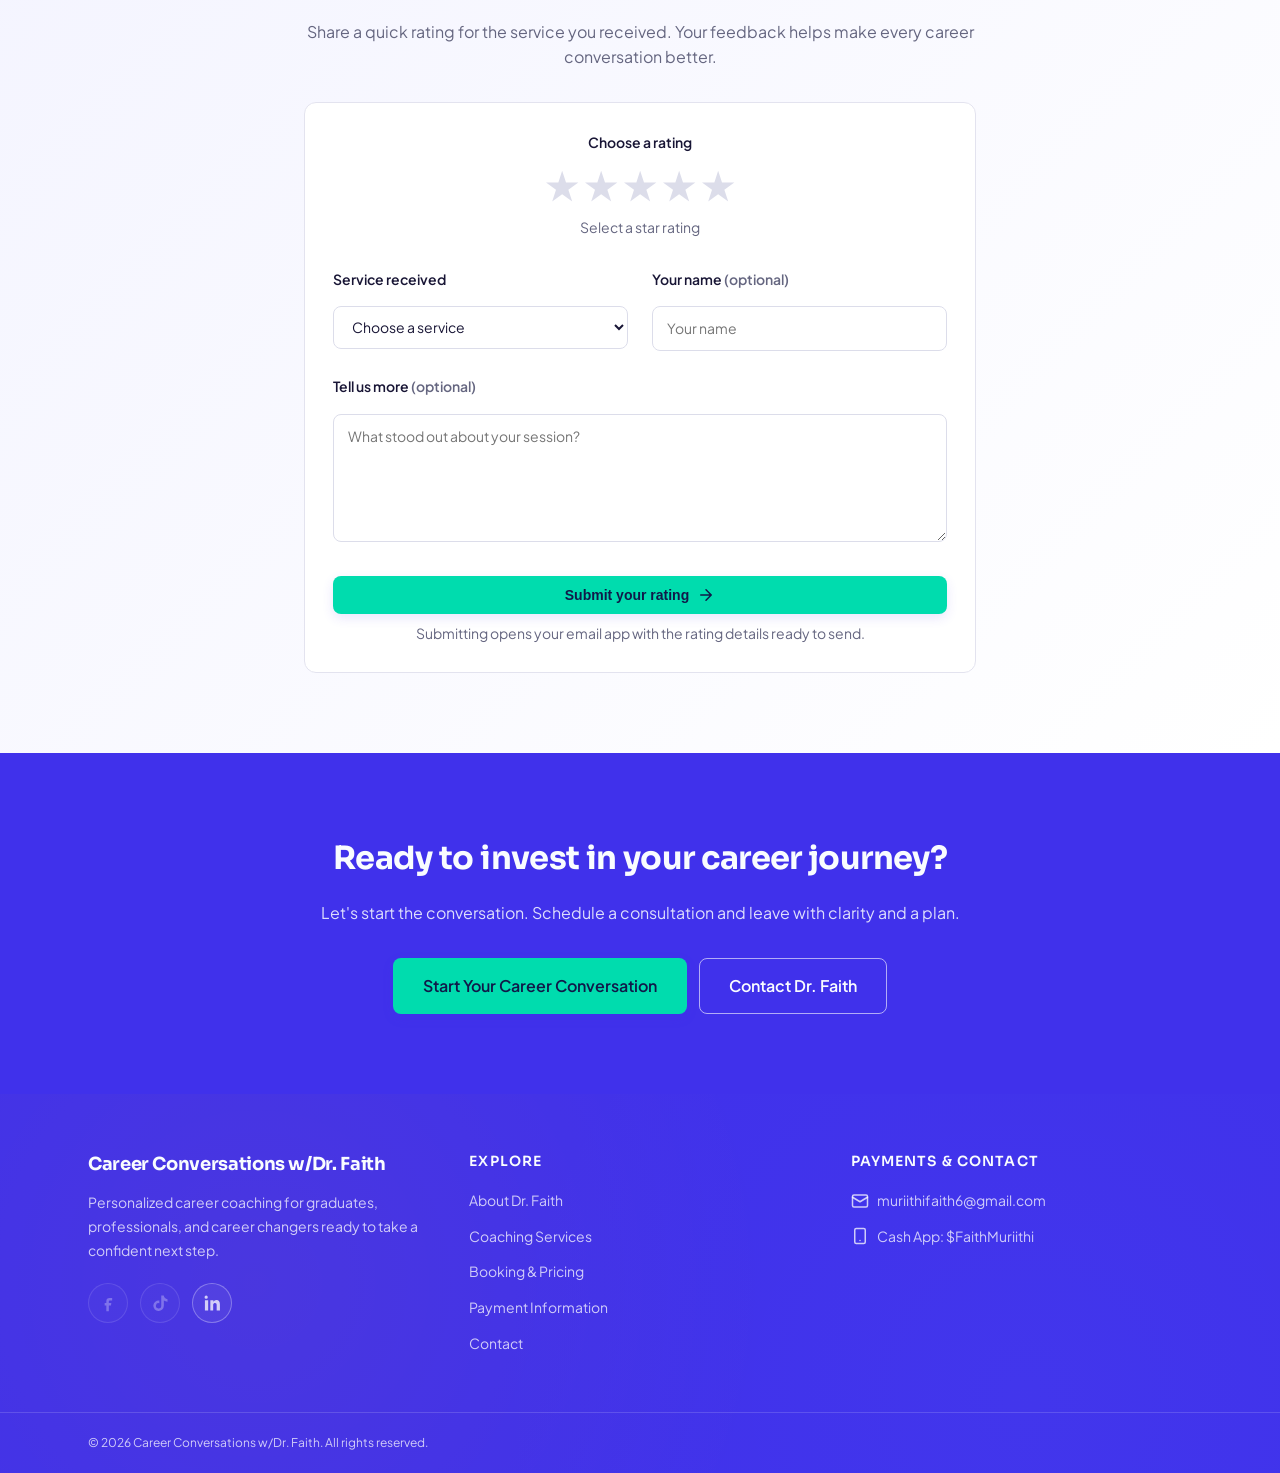
==== commit 07346188: "Add five-star service ratings" ====
--- a/index.html
+++ b/index.html
@@ -185,6 +185,60 @@
   </div>
 </section>
 
+<section class="section rating-section">
+  <div class="container-narrow">
+    <div class="center">
+      <p class="eyebrow">Your Experience Matters</p>
+      <h2 class="section-heading">How would you rate your session?</h2>
+      <p class="muted intro-copy-lg">Share a quick rating for the service you received. Your feedback helps make every career conversation better.</p>
+    </div>
+    <form class="card rating-card" data-form="rating">
+      <div class="card-body">
+        <fieldset class="rating-fieldset">
+          <legend>Choose a rating</legend>
+          <div class="star-rating" role="radiogroup" aria-label="Rate your service from 1 to 5 stars">
+            <input type="radio" id="rating-5" name="rating" value="5" required>
+            <label for="rating-5" title="5 stars">&#9733;<span class="sr-only">5 stars</span></label>
+            <input type="radio" id="rating-4" name="rating" value="4">
+            <label for="rating-4" title="4 stars">&#9733;<span class="sr-only">4 stars</span></label>
+            <input type="radio" id="rating-3" name="rating" value="3">
+            <label for="rating-3" title="3 stars">&#9733;<span class="sr-only">3 stars</span></label>
+            <input type="radio" id="rating-2" name="rating" value="2">
+            <label for="rating-2" title="2 stars">&#9733;<span class="sr-only">2 stars</span></label>
+            <input type="radio" id="rating-1" name="rating" value="1">
+            <label for="rating-1" title="1 star">&#9733;<span class="sr-only">1 star</span></label>
+          </div>
+          <p class="rating-value" data-rating-value aria-live="polite">Select a star rating</p>
+        </fieldset>
+        <div class="form-grid form-grid-2 rating-details">
+          <div>
+            <label for="rating-service">Service received</label>
+            <select id="rating-service" name="service" required>
+              <option value="">Choose a service</option>
+              <option>Career clarity conversation</option>
+              <option>Career growth strategy</option>
+              <option>Career shift or transition</option>
+              <option>Resume and professional branding</option>
+              <option>Interview preparation</option>
+              <option>Other coaching service</option>
+            </select>
+          </div>
+          <div>
+            <label for="rating-name">Your name <span class="muted">(optional)</span></label>
+            <input id="rating-name" name="name" type="text" autocomplete="name" placeholder="Your name">
+          </div>
+          <div class="span-2">
+            <label for="rating-comment">Tell us more <span class="muted">(optional)</span></label>
+            <textarea id="rating-comment" name="comment" rows="4" placeholder="What stood out about your session?"></textarea>
+          </div>
+        </div>
+        <button class="btn btn-hero btn-full rating-submit" type="submit">Submit your rating <svg width="18" height="18" aria-hidden="true"><use href="#i-arrow"/></svg></button>
+        <p class="hint center">Submitting opens your email app with the rating details ready to send.</p>
+      </div>
+    </form>
+  </div>
+</section>
+
 <section class="section on-primary">
   <div class="container-narrow center">
     <h2 class="cta-heading">Ready to invest in your career journey?</h2>
--- a/styles.css
+++ b/styles.css
@@ -100,6 +100,20 @@
 .cta-heading { font-size: 2rem; }
 .cta-copy { margin-top: 1rem; opacity: .85; }
 .cta-actions { margin-top: 2rem; display: flex; flex-wrap: wrap; gap: .75rem; justify-content: center; }
+.rating-section { background: linear-gradient(135deg, var(--surface-soft), var(--background)); }
+.rating-card { margin: 2rem auto 0; max-width: 42rem; }
+.rating-fieldset { border: 0; padding: 0; margin: 0; text-align: center; }
+.rating-fieldset legend { width: 100%; font-size: .875rem; font-weight: 600; color: var(--foreground); }
+.star-rating { display: inline-flex; flex-direction: row-reverse; justify-content: center; gap: .2rem; margin-top: .75rem; }
+.star-rating input { position: absolute; opacity: 0; width: 1px; height: 1px; margin: -1px; pointer-events: none; }
+.star-rating label { margin: 0; color: var(--input); cursor: pointer; font-size: 2.5rem; line-height: 1; transition: color var(--transition-smooth), transform var(--transition-smooth); }
+.star-rating label:hover, .star-rating label:hover ~ label, .star-rating input:checked ~ label { color: var(--warning); }
+.star-rating label:hover { transform: translateY(-3px) scale(1.08); }
+.star-rating input:focus-visible + label { outline: 3px solid var(--accent); outline-offset: 4px; border-radius: .25rem; }
+.rating-value { margin-top: .75rem; min-height: 1.5rem; color: var(--muted-foreground); font-size: .875rem; }
+.rating-details { margin-top: 1.75rem; }
+.rating-submit { margin-top: 1.75rem; }
+.sr-only { position: absolute; width: 1px; height: 1px; padding: 0; margin: -1px; overflow: hidden; clip: rect(0, 0, 0, 0); white-space: nowrap; border: 0; }
 .site-header {
   position: sticky; top: 0; z-index: 50;
   border-bottom: 1px solid rgba(80, 70, 140, .08);
@@ -439,10 +453,9 @@
 }
 .portrait { 
   width: 100%; 
-  aspect-ratio: 6 / 7; 
+  height: auto; 
   border-radius: 1.25rem; 
-  object-fit: cover; 
-  object-position: top center; 
+  object-fit: contain; 
   box-shadow: 0 20px 50px -15px rgba(72, 109, 200, 0.3);
   transition: transform var(--transition-smooth), box-shadow var(--transition-smooth);
 }
@@ -584,12 +597,21 @@
 @media (max-width: 639px) {
   .section { padding-block: 3.25rem; }
   .card-body { padding: 1.25rem; }
-  .hero .content { padding-block: 4.75rem; }
+  .hero .content { padding-block: 3.5rem; }
+  .hero img { max-width: none; object-fit: cover; object-position: 85% center; }
+  .hero h1 { font-size: clamp(2rem, 9vw, 2.25rem); }
+  .hero p { font-size: 0.95rem; }
+  .hero-actions { margin-top: 1.75rem; }
   .hero-actions .btn { width: 100%; }
   .slider-controls { gap: 0.6rem; }
   .slider-controls .btn { padding-inline: 0.75rem; }
   #toast-root { right: 0.75rem; left: 0.75rem; }
   .toast { max-width: none; }
+}
+
+@media (max-width: 639px) {
+  .hero-copy, .container, .container-narrow, .container-mid { min-width: 0; }
+  .hero p, .card p, .site-footer a, .site-footer span { overflow-wrap: anywhere; }
 }
 
 @media (prefers-reduced-motion: reduce) {
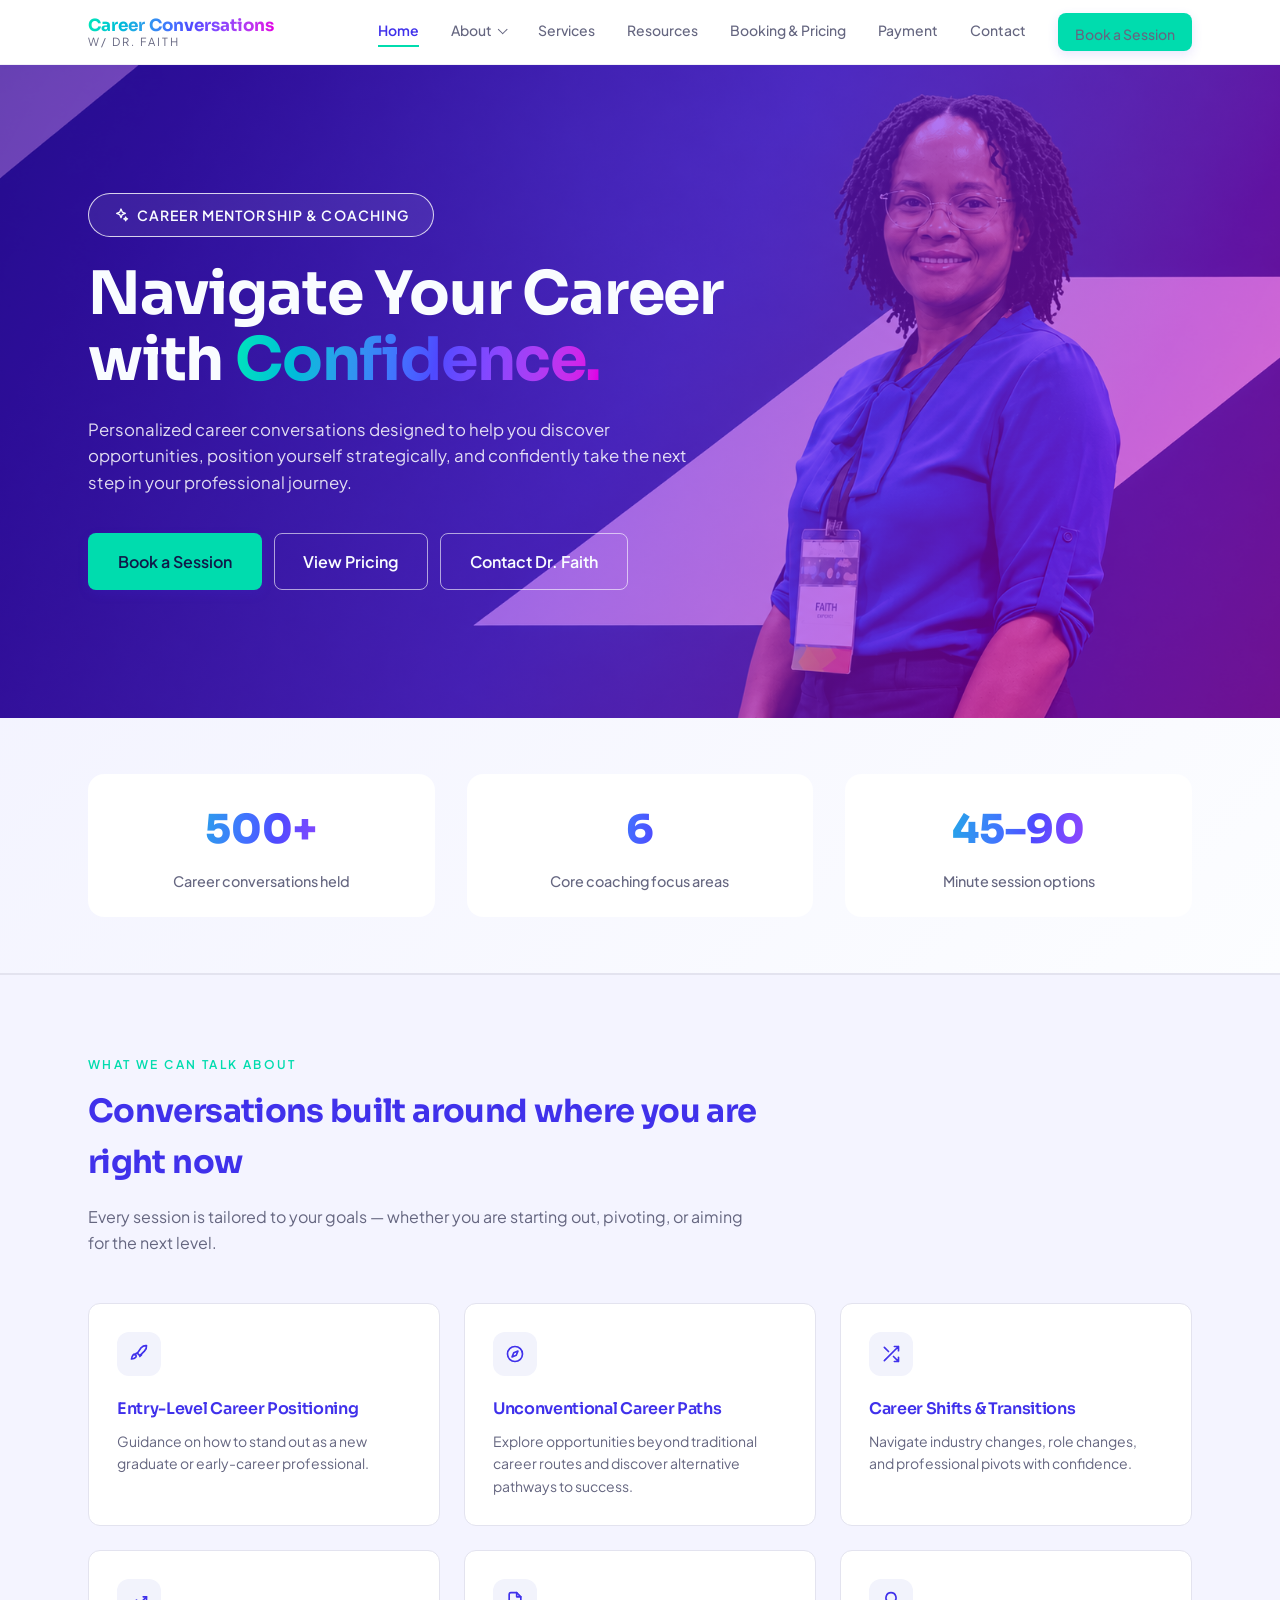
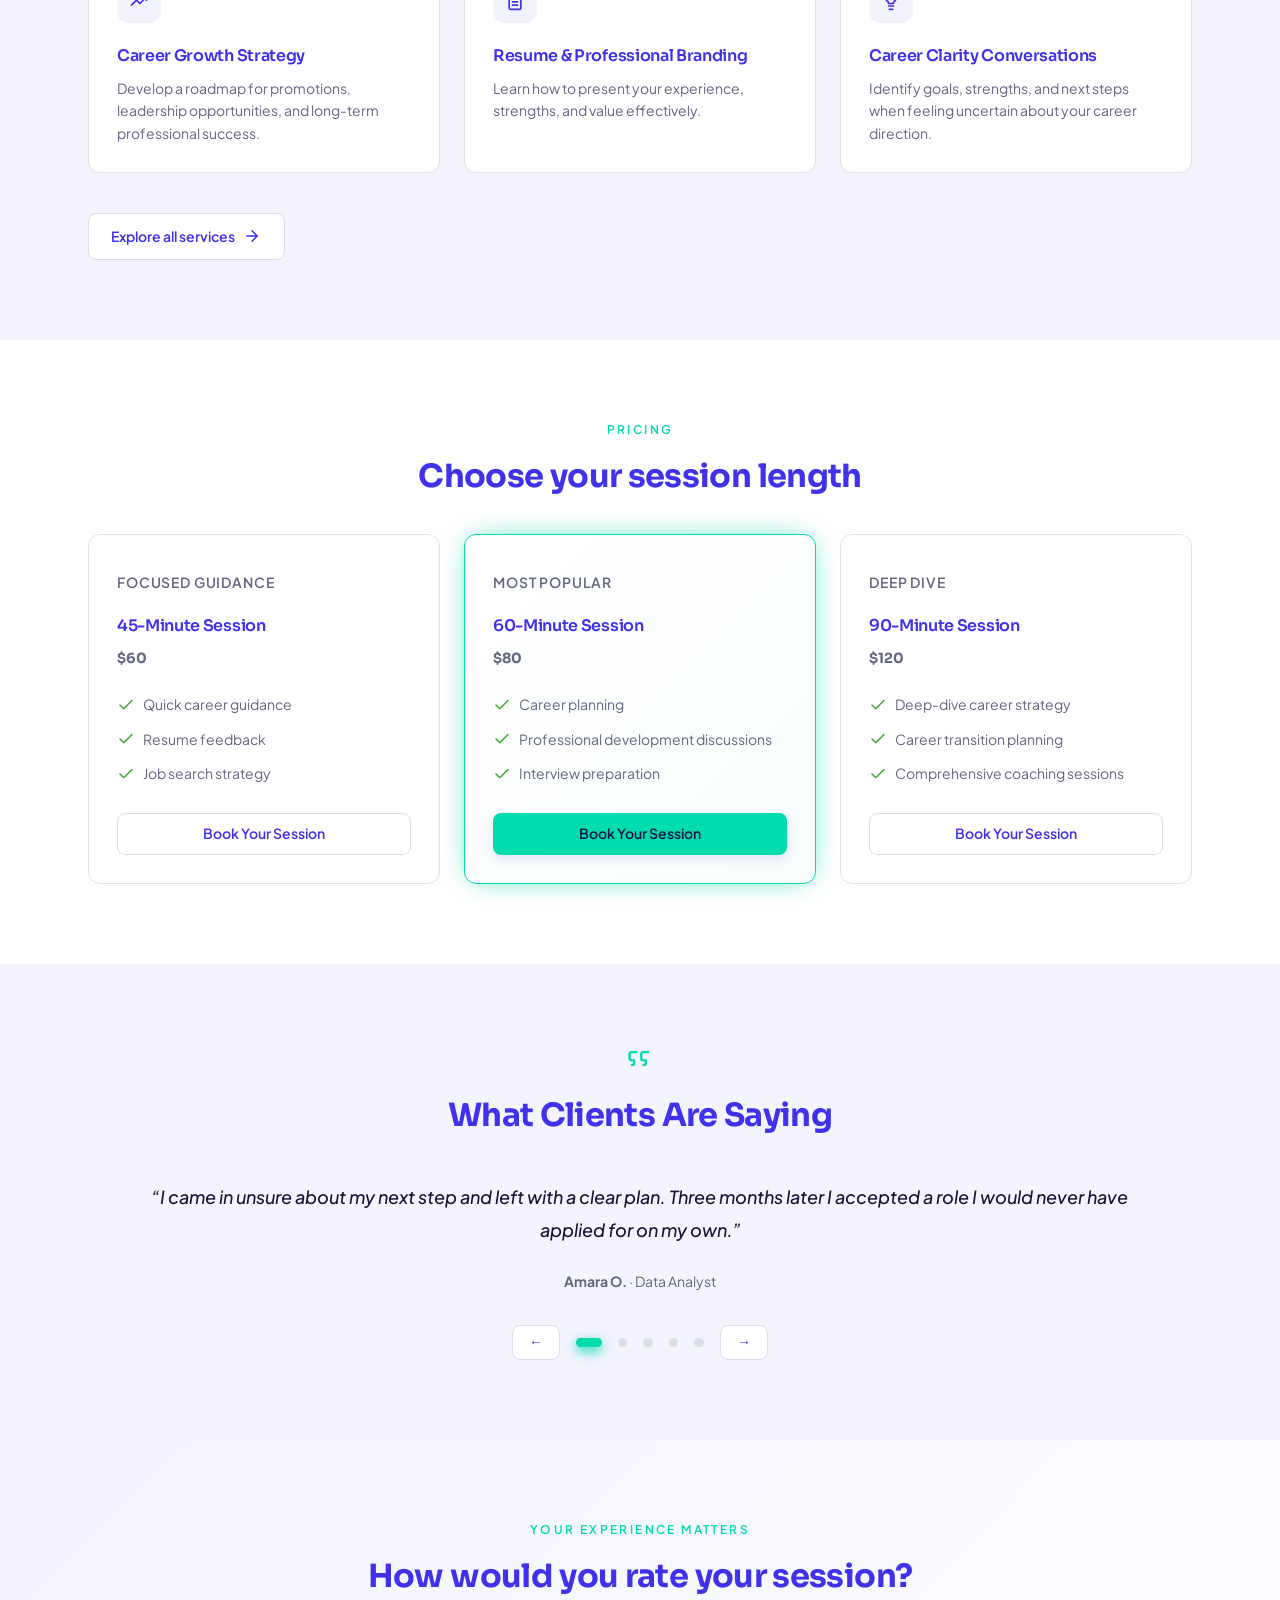
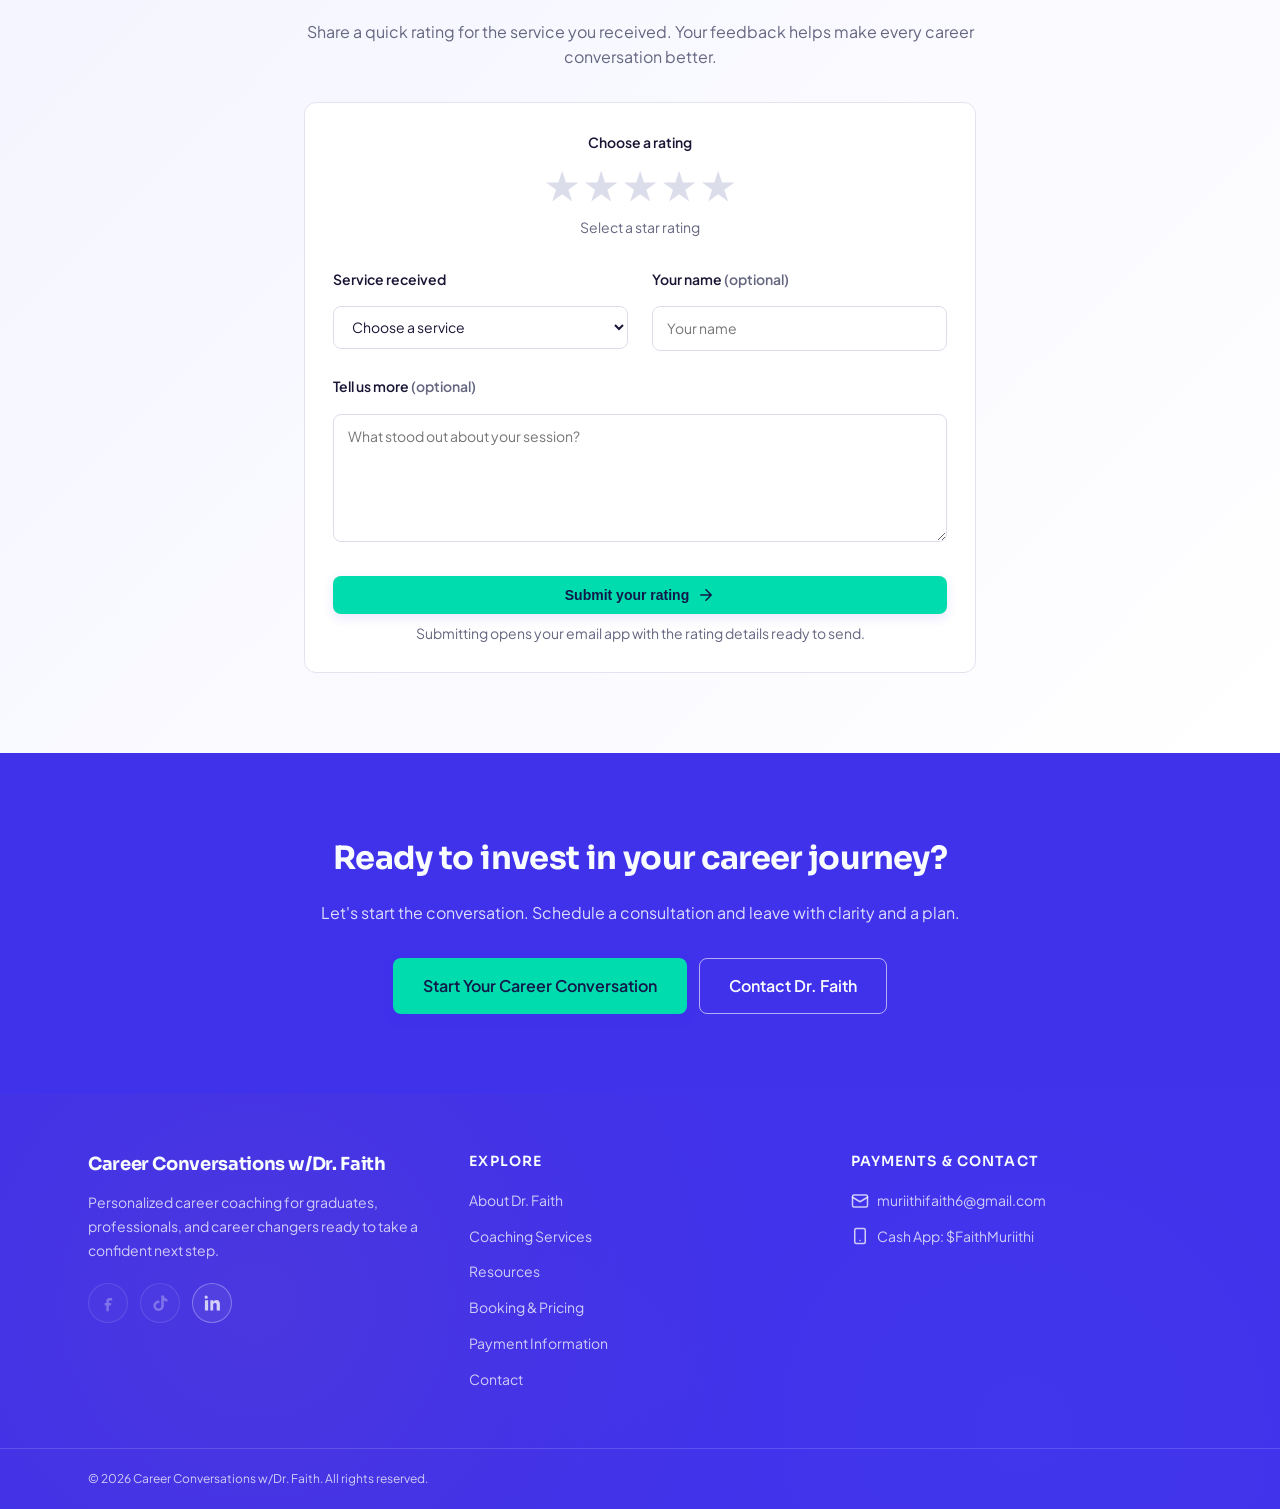
==== commit 98edf82c: "Add career resources and lead capture" ====
--- a/index.html
+++ b/index.html
@@ -50,6 +50,7 @@
       <a href="index.html" class="active">Home</a>
 <details class="nav-dropdown"><summary>About</summary><div class="nav-dropdown-menu"><a href="about.html">About Dr. Faith</a><a href="about.html#credentials">Credentials &amp; Experience</a></div></details>
 <a href="services.html">Services</a>
+<a href="resources.html">Resources</a>
 <a href="booking.html">Booking & Pricing</a>
 <a href="payment.html">Payment</a>
 <a href="contact.html">Contact</a>
@@ -62,6 +63,7 @@
       <li><a href="index.html">Home</a></li>
 <li><details><summary>About</summary><ul class="nav-mobile-submenu"><li><a href="about.html">About Dr. Faith</a></li><li><a href="about.html#credentials">Credentials &amp; Experience</a></li></ul></details></li>
 <li><a href="services.html">Services</a></li>
+<li><a href="resources.html">Resources</a></li>
 <li><a href="booking.html">Booking & Pricing</a></li>
 <li><a href="payment.html">Payment</a></li>
 <li><a href="contact.html">Contact</a></li>
@@ -267,6 +269,7 @@
       <ul>
         <li><a href="about.html">About Dr. Faith</a></li>
         <li><a href="services.html">Coaching Services</a></li>
+        <li><a href="resources.html">Resources</a></li>
         <li><a href="booking.html">Booking &amp; Pricing</a></li>
         <li><a href="payment.html">Payment Information</a></li>
         <li><a href="contact.html">Contact</a></li>
--- a/styles.css
+++ b/styles.css
@@ -113,6 +113,18 @@
 .rating-value { margin-top: .75rem; min-height: 1.5rem; color: var(--muted-foreground); font-size: .875rem; }
 .rating-details { margin-top: 1.75rem; }
 .rating-submit { margin-top: 1.75rem; }
+.resource-feature, .resource-visibility { align-items: center; }
+.resource-download { margin-top: 1.75rem; }
+.resource-capture { border-top: 4px solid var(--accent); }
+.resource-icon { display: inline-flex; color: var(--primary); }
+.resource-capture h3 { margin-top: .75rem; font-size: 1.25rem; }
+.resource-capture form { margin-top: 1.5rem; display: grid; gap: 1rem; }
+.resource-capture form label { margin: 0; }
+.resource-capture form input { margin-top: -.5rem; }
+.social-content-grid { margin-top: 2.5rem; }
+.social-post { height: 100%; }
+.social-post .social-caption { min-height: 6rem; color: var(--foreground); }
+.social-post button { margin-top: 1rem; }
 .sr-only { position: absolute; width: 1px; height: 1px; padding: 0; margin: -1px; overflow: hidden; clip: rect(0, 0, 0, 0); white-space: nowrap; border: 0; }
 .site-header {
   position: sticky; top: 0; z-index: 50;
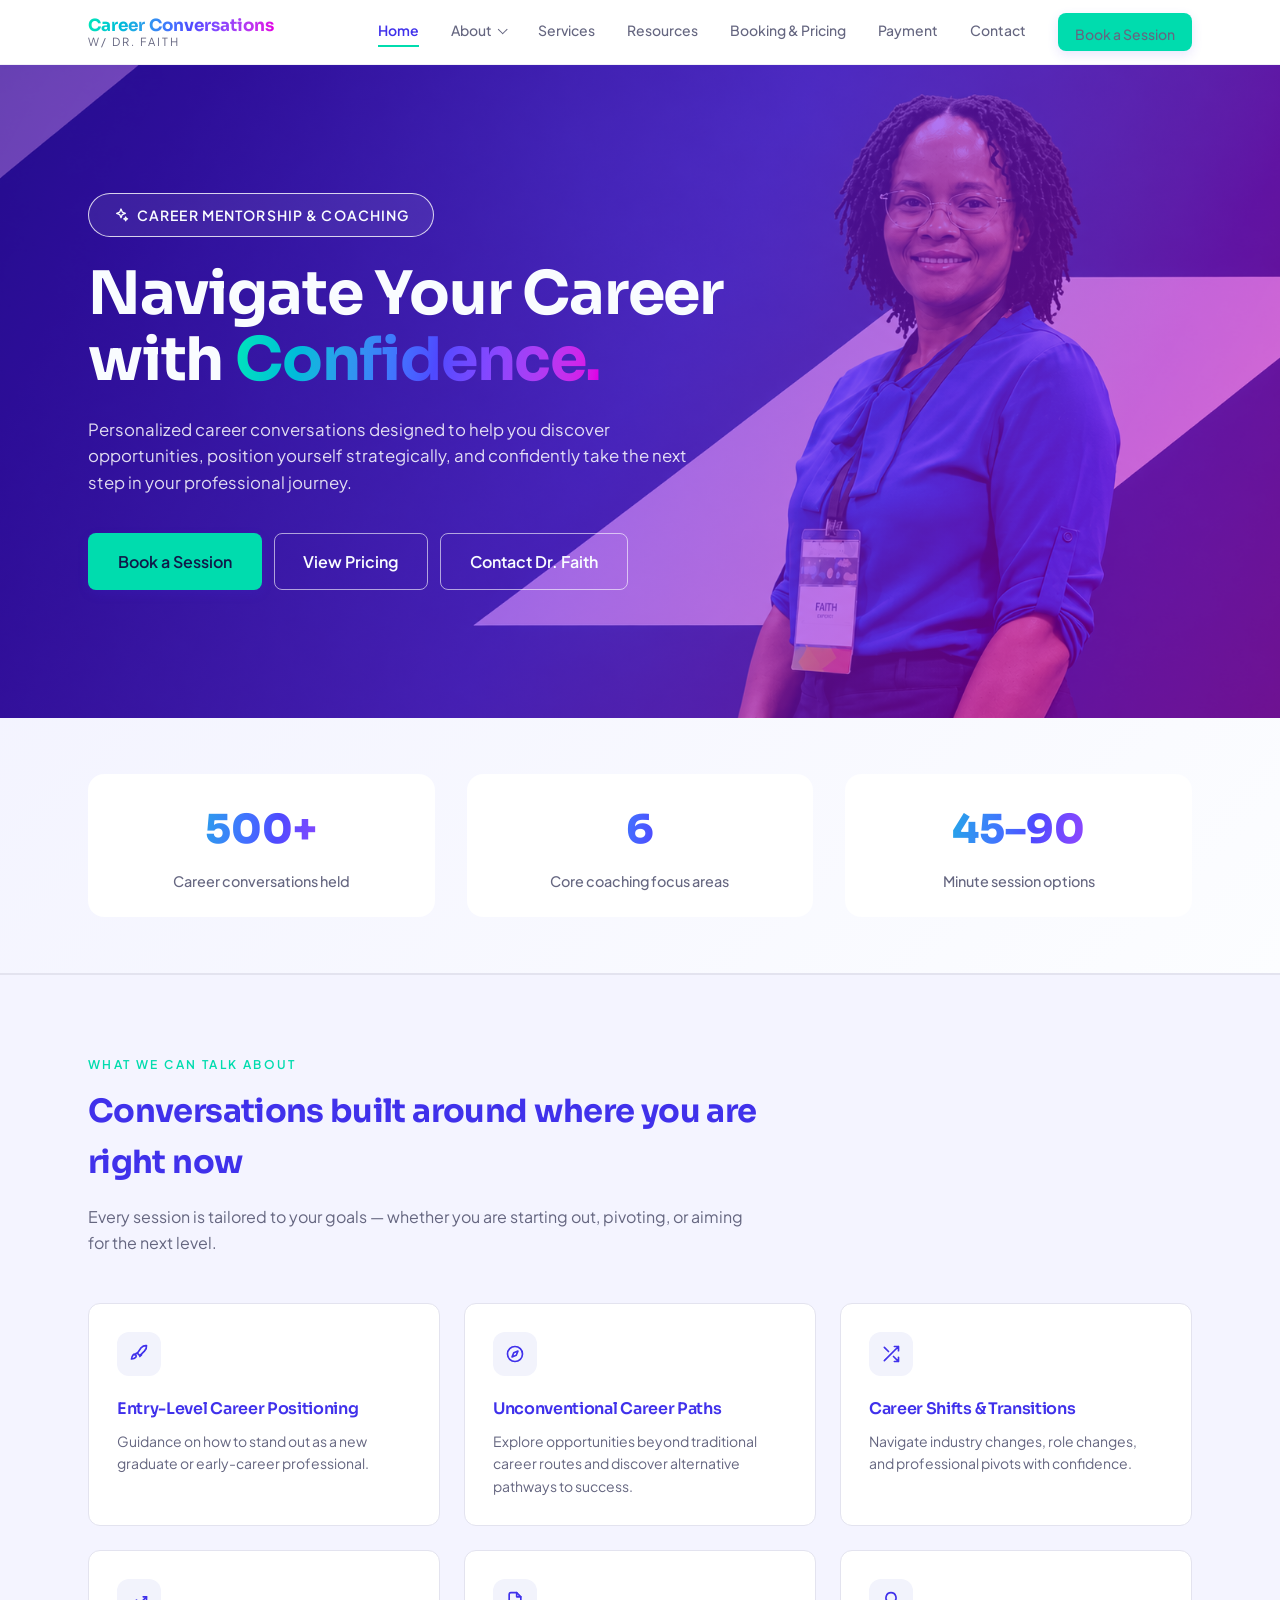
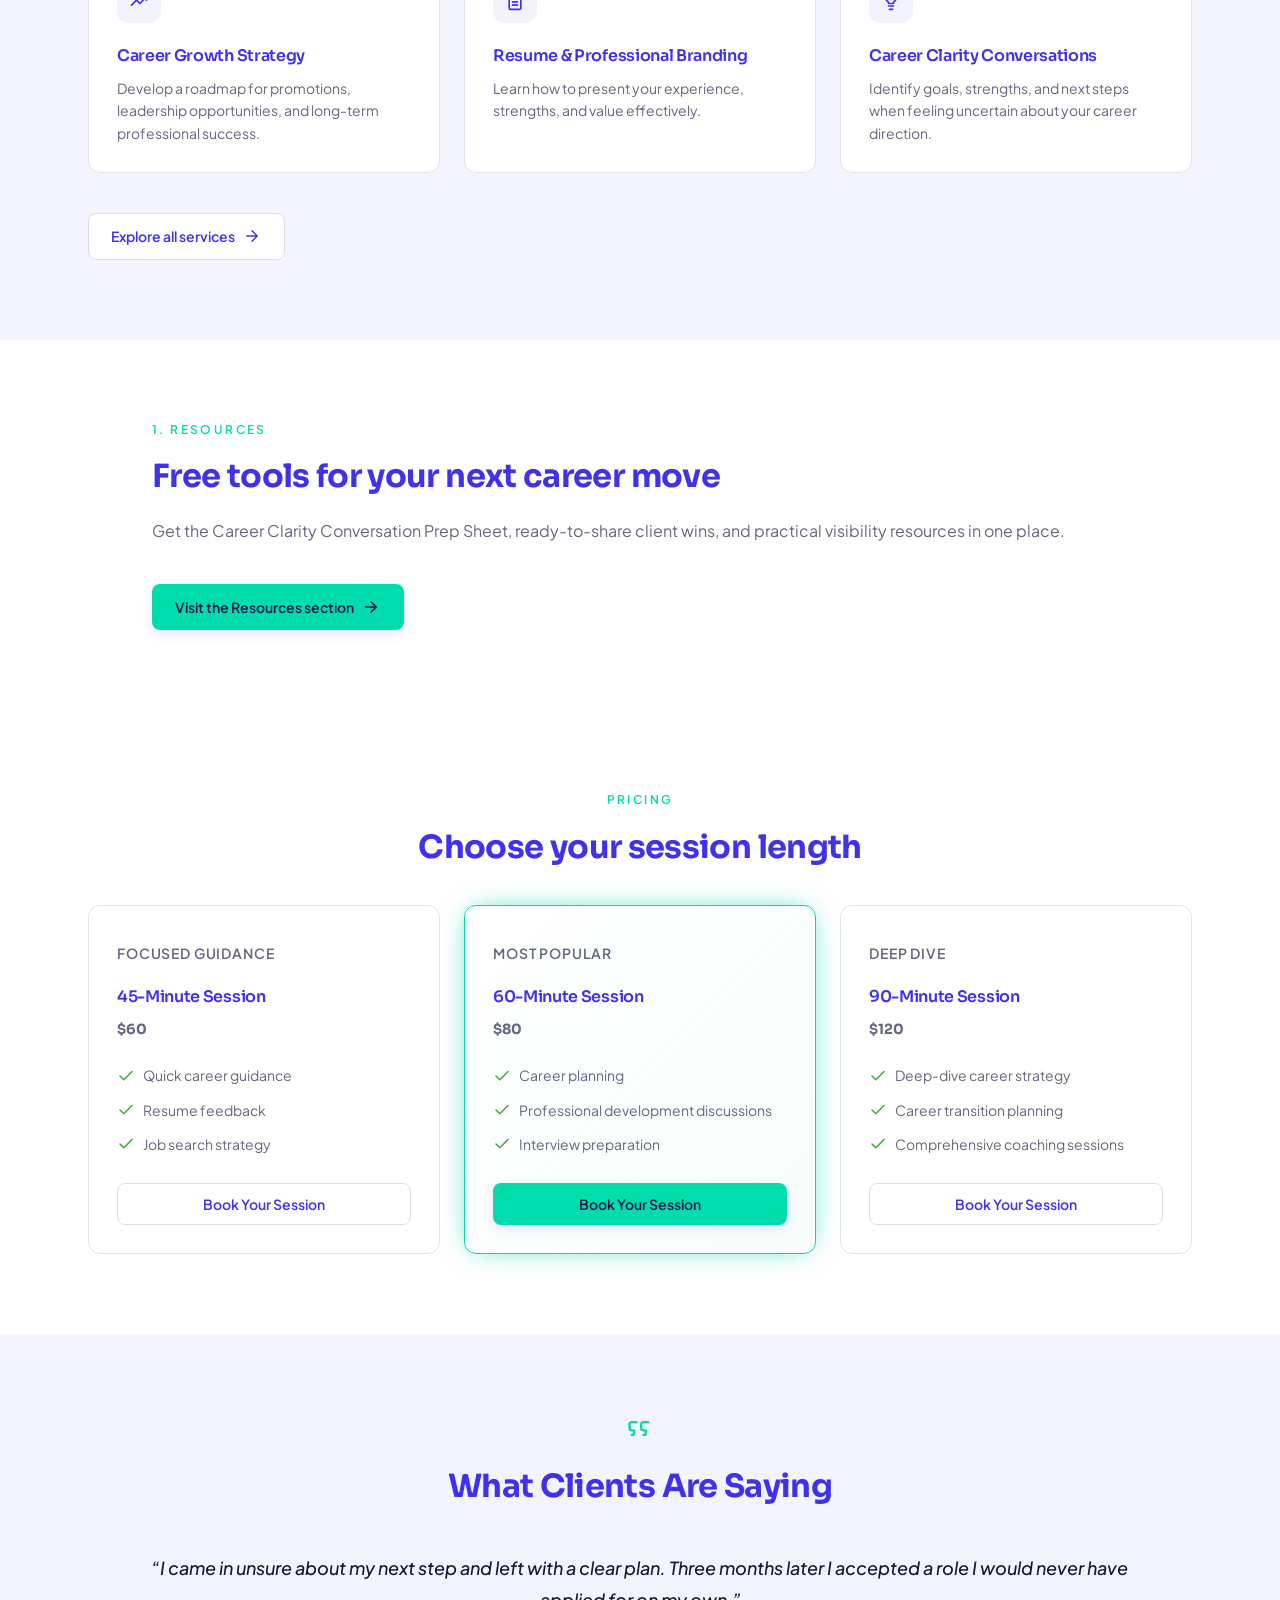
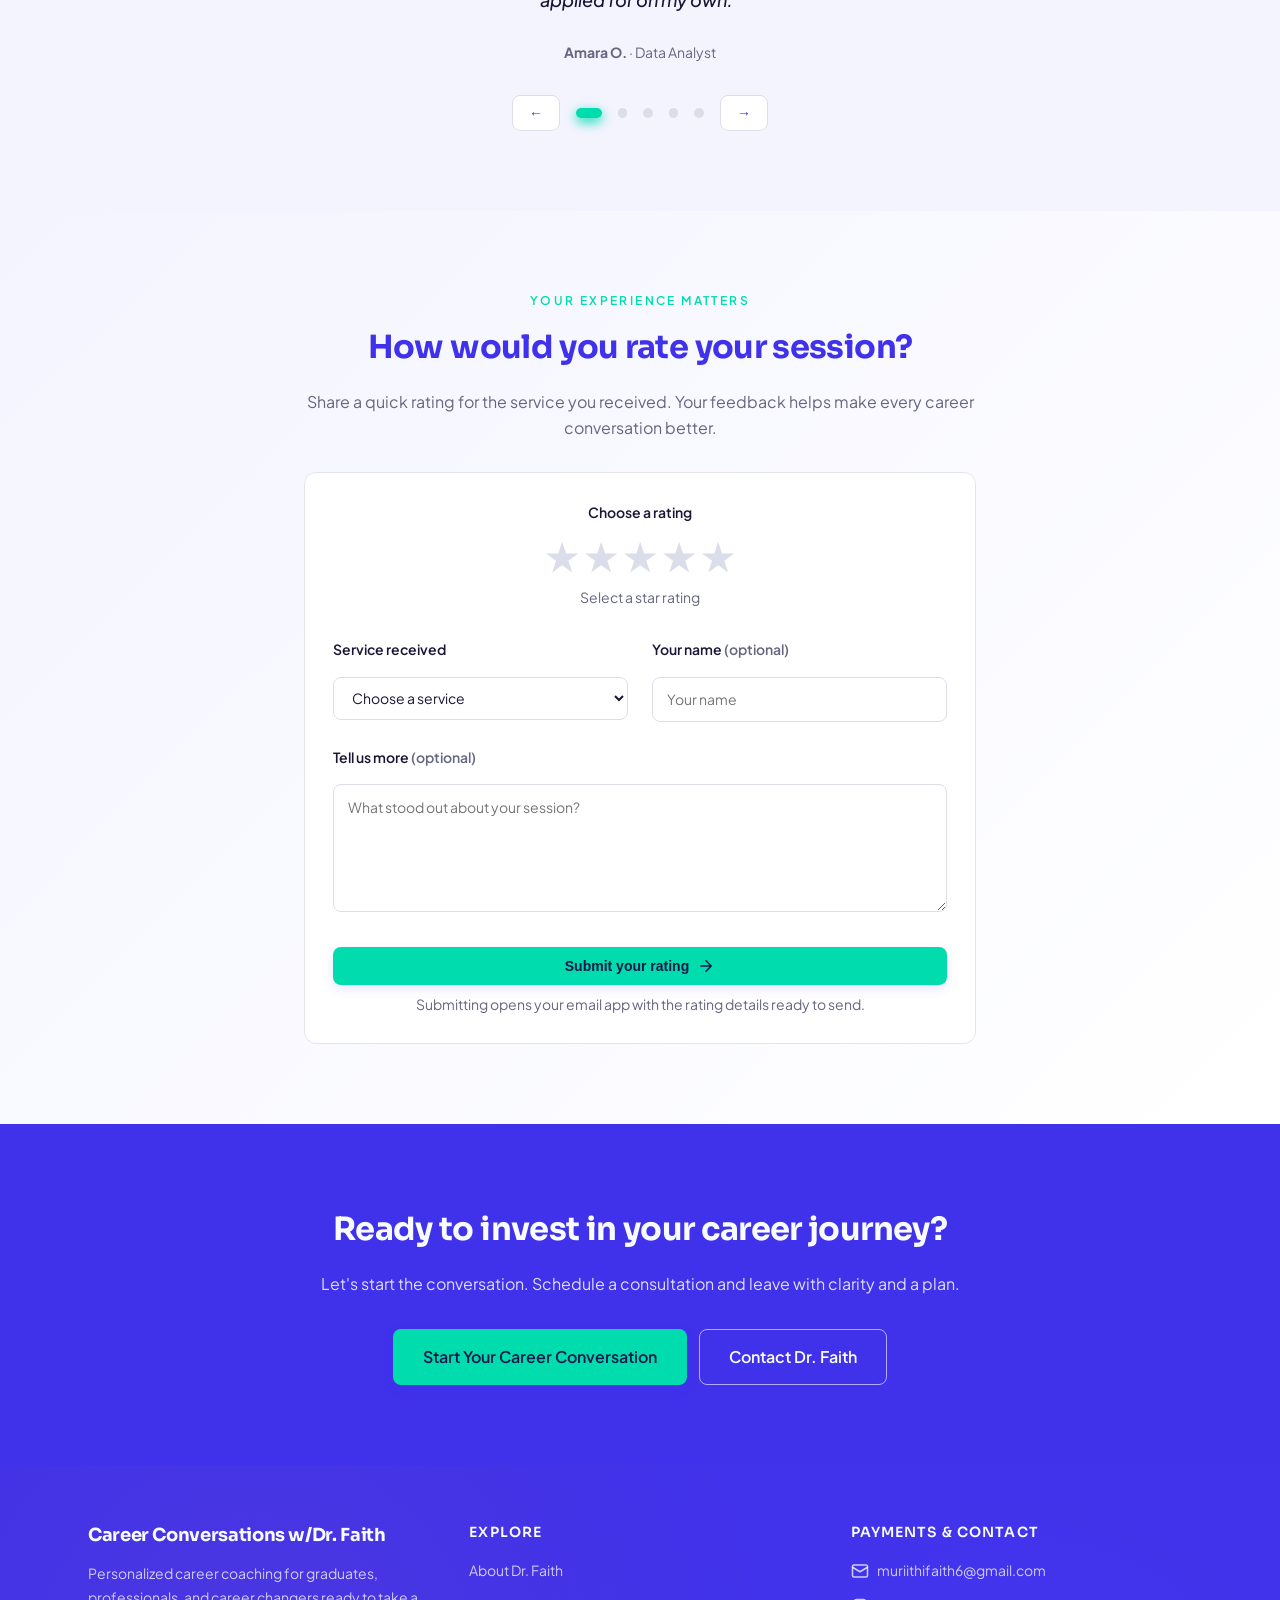
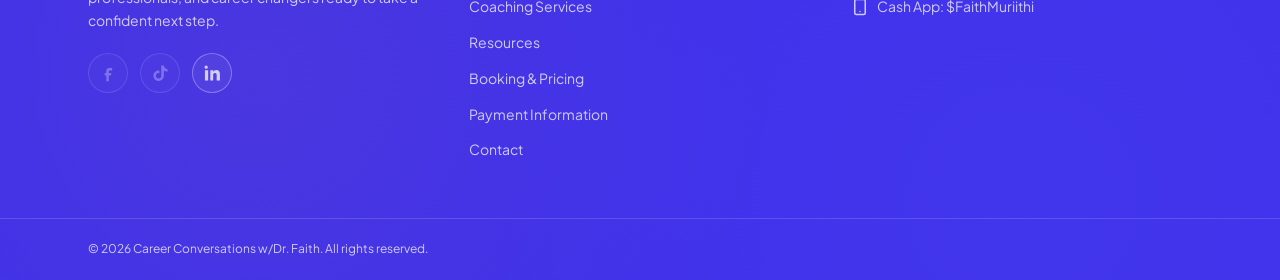
==== commit e47b6280: "Make requested growth features visible" ====
--- a/index.html
+++ b/index.html
@@ -134,6 +134,17 @@
   </div>
 </section>
 
+<section class="section resource-banner">
+  <div class="container-mid split resource-feature">
+    <div>
+      <p class="eyebrow">1. Resources</p>
+      <h2 class="section-heading">Free tools for your next career move</h2>
+      <p class="muted intro-copy-lg">Get the Career Clarity Conversation Prep Sheet, ready-to-share client wins, and practical visibility resources in one place.</p>
+    </div>
+    <div class="resource-banner-action"><a class="btn btn-lg btn-hero" href="resources.html">Visit the Resources section <svg width="18" height="18" aria-hidden="true"><use href="#i-arrow"/></svg></a></div>
+  </div>
+</section>
+
 <section class="section">
   <div class="container">
     <div class="center">
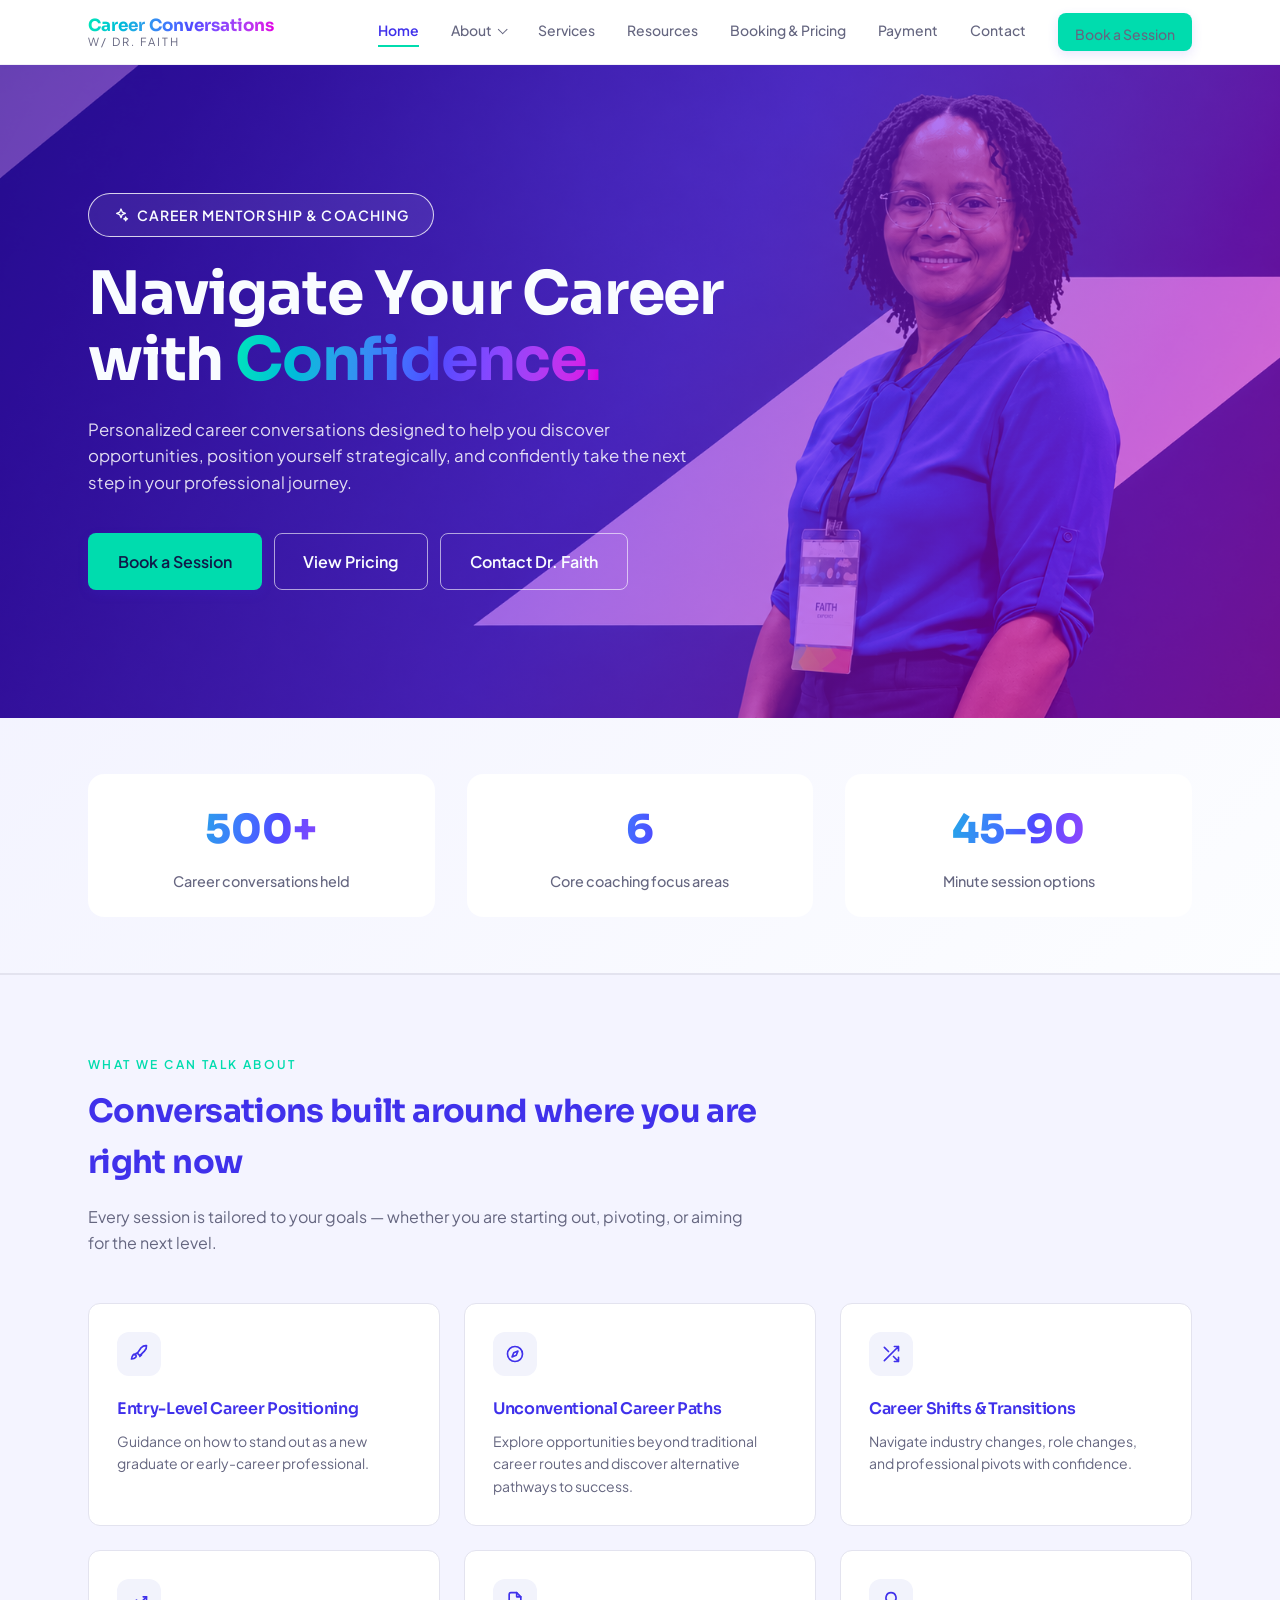
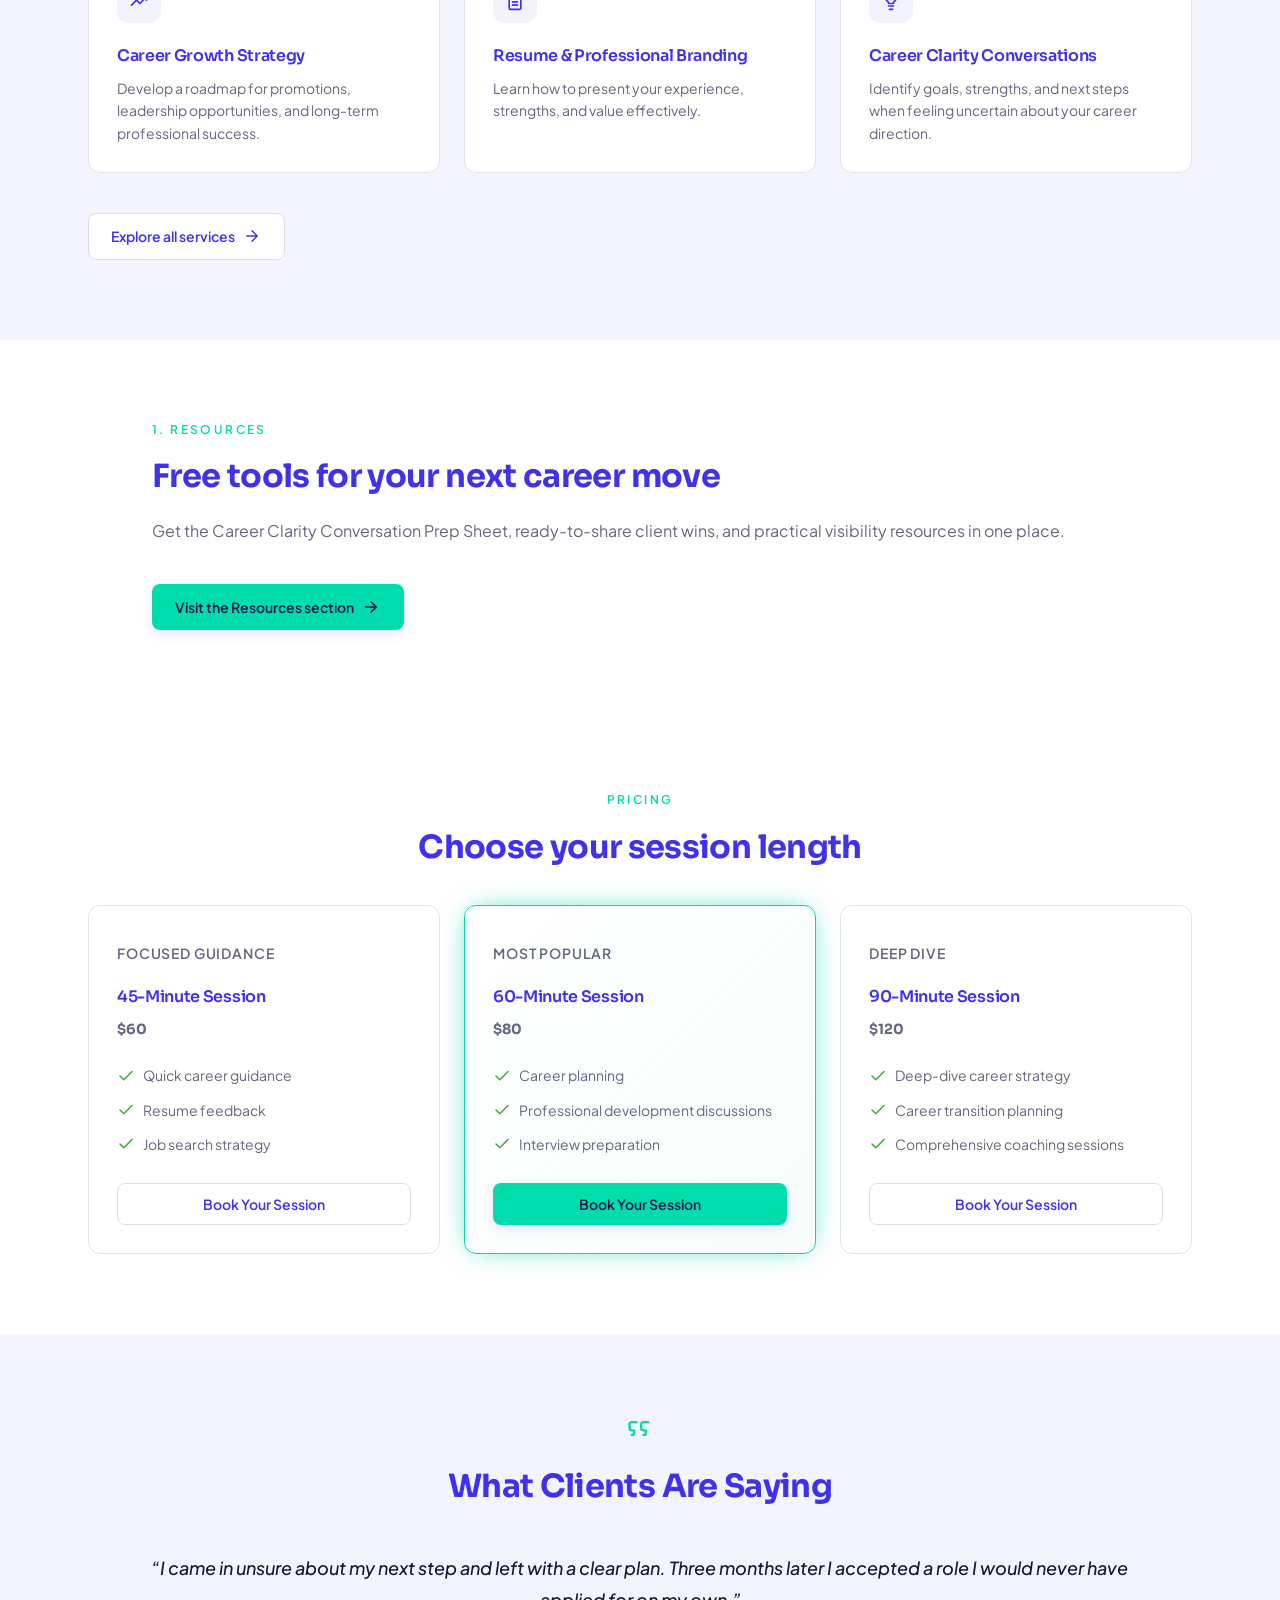
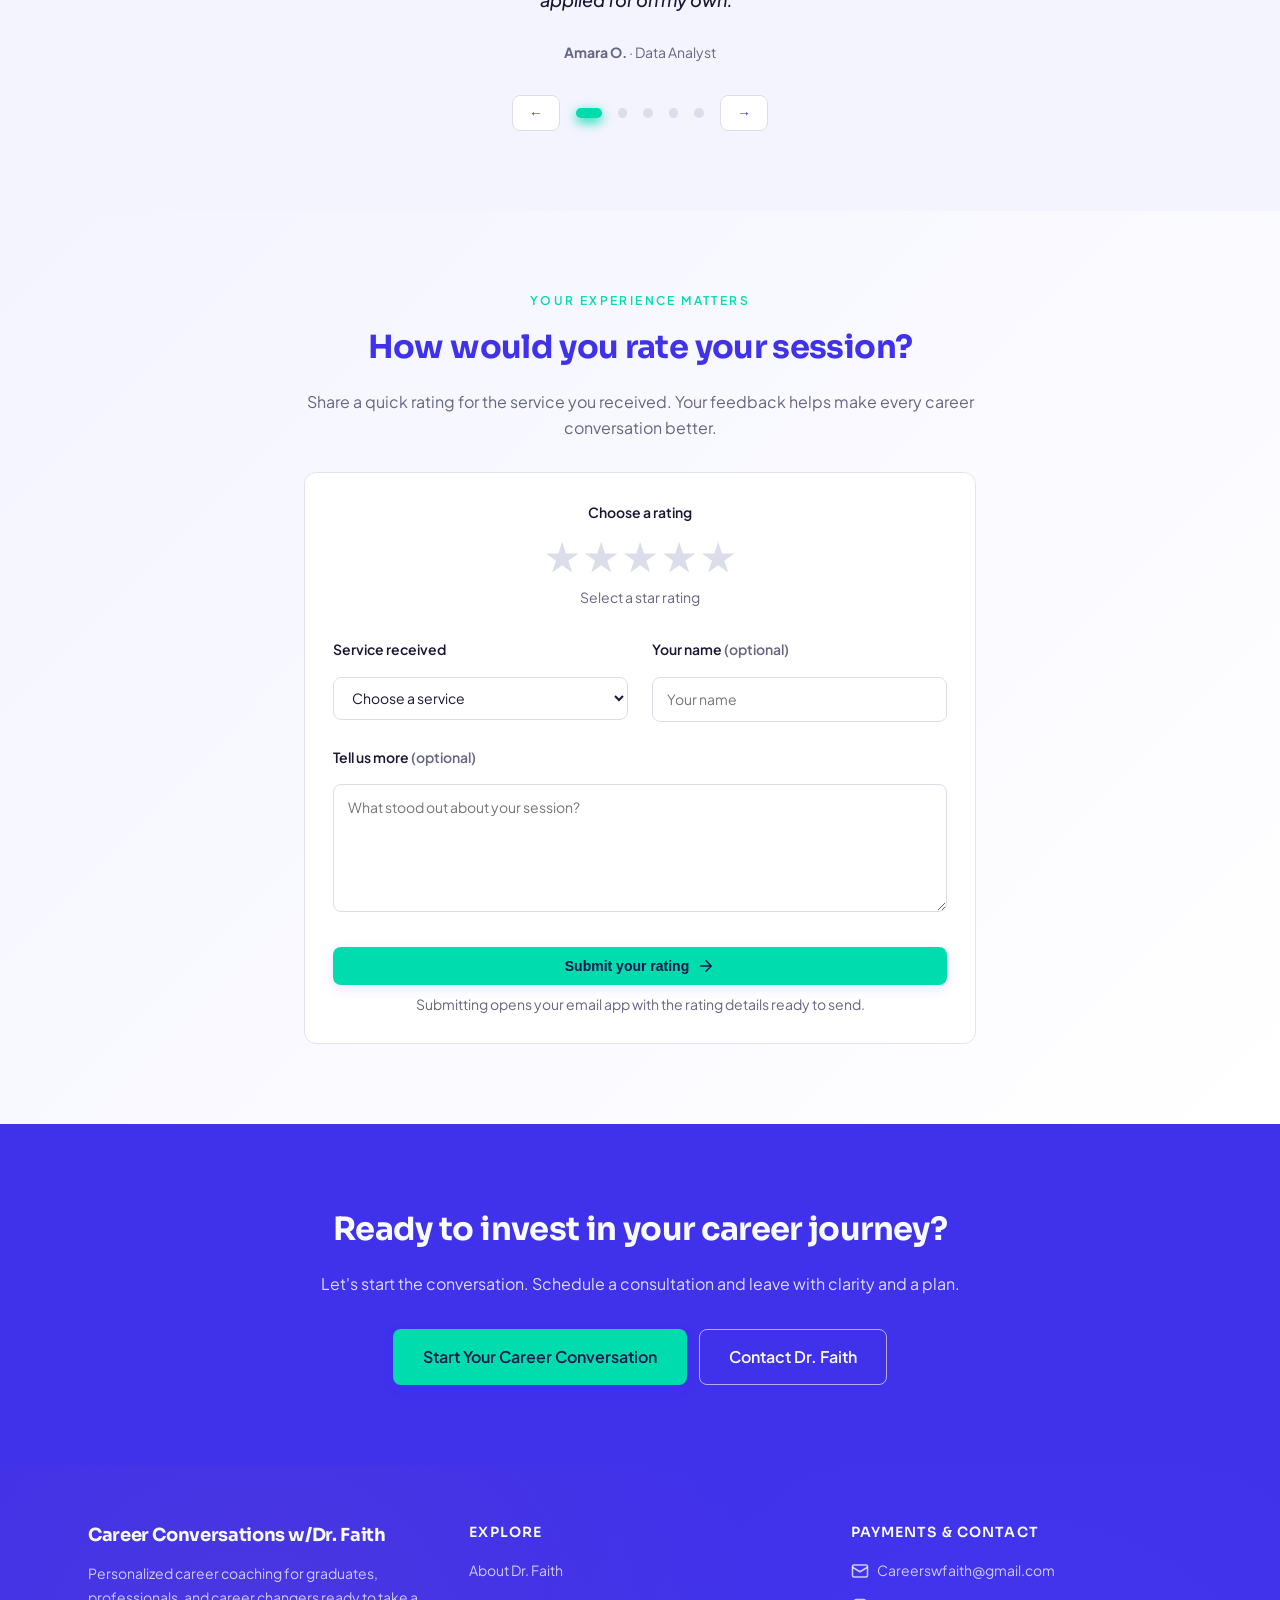
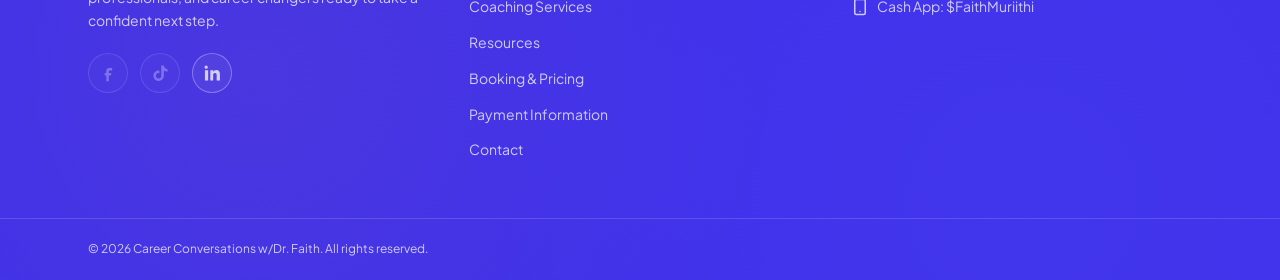
==== commit 30424f95: "Route all site email to Careerswfaith" ====
--- a/index.html
+++ b/index.html
@@ -14,7 +14,7 @@
 <link rel="preconnect" href="https://fonts.gstatic.com" crossorigin>
 <link href="https://fonts.googleapis.com/css2?family=Sora:wght@400;600;700;800&family=Plus+Jakarta+Sans:wght@400;500;600;700&display=swap" rel="stylesheet">
 <link rel="stylesheet" href="styles.css">
-<script type="application/ld+json">{"@context":"https://schema.org","@type":"ProfessionalService","name":"Career Conversations w/Dr. Faith","description":"Personalized career coaching and mentoring sessions for career growth, transitions, and positioning.","email":"muriithifaith6@gmail.com","areaServed":"Worldwide"}</script>
+<script type="application/ld+json">{"@context":"https://schema.org","@type":"ProfessionalService","name":"Career Conversations w/Dr. Faith","description":"Personalized career coaching and mentoring sessions for career growth, transitions, and positioning.","email":"Careerswfaith@gmail.com","areaServed":"Worldwide"}</script>
 </head>
 <body>
 <svg class="svg-sprite" xmlns="http://www.w3.org/2000/svg" aria-hidden="true">
@@ -289,7 +289,7 @@
     <div>
       <h3>Payments &amp; Contact</h3>
       <ul>
-        <li class="footer-contact-item"><svg width="18" height="18" aria-hidden="true"><use href="#i-mail"/></svg><a href="mailto:muriithifaith6@gmail.com">muriithifaith6@gmail.com</a></li>
+        <li class="footer-contact-item"><svg width="18" height="18" aria-hidden="true"><use href="#i-mail"/></svg><a href="mailto:Careerswfaith@gmail.com">Careerswfaith@gmail.com</a></li>
         <li class="footer-contact-item"><svg width="18" height="18" aria-hidden="true"><use href="#i-phone"/></svg><span>Cash App: $FaithMuriithi</span></li>
       </ul>
     </div>
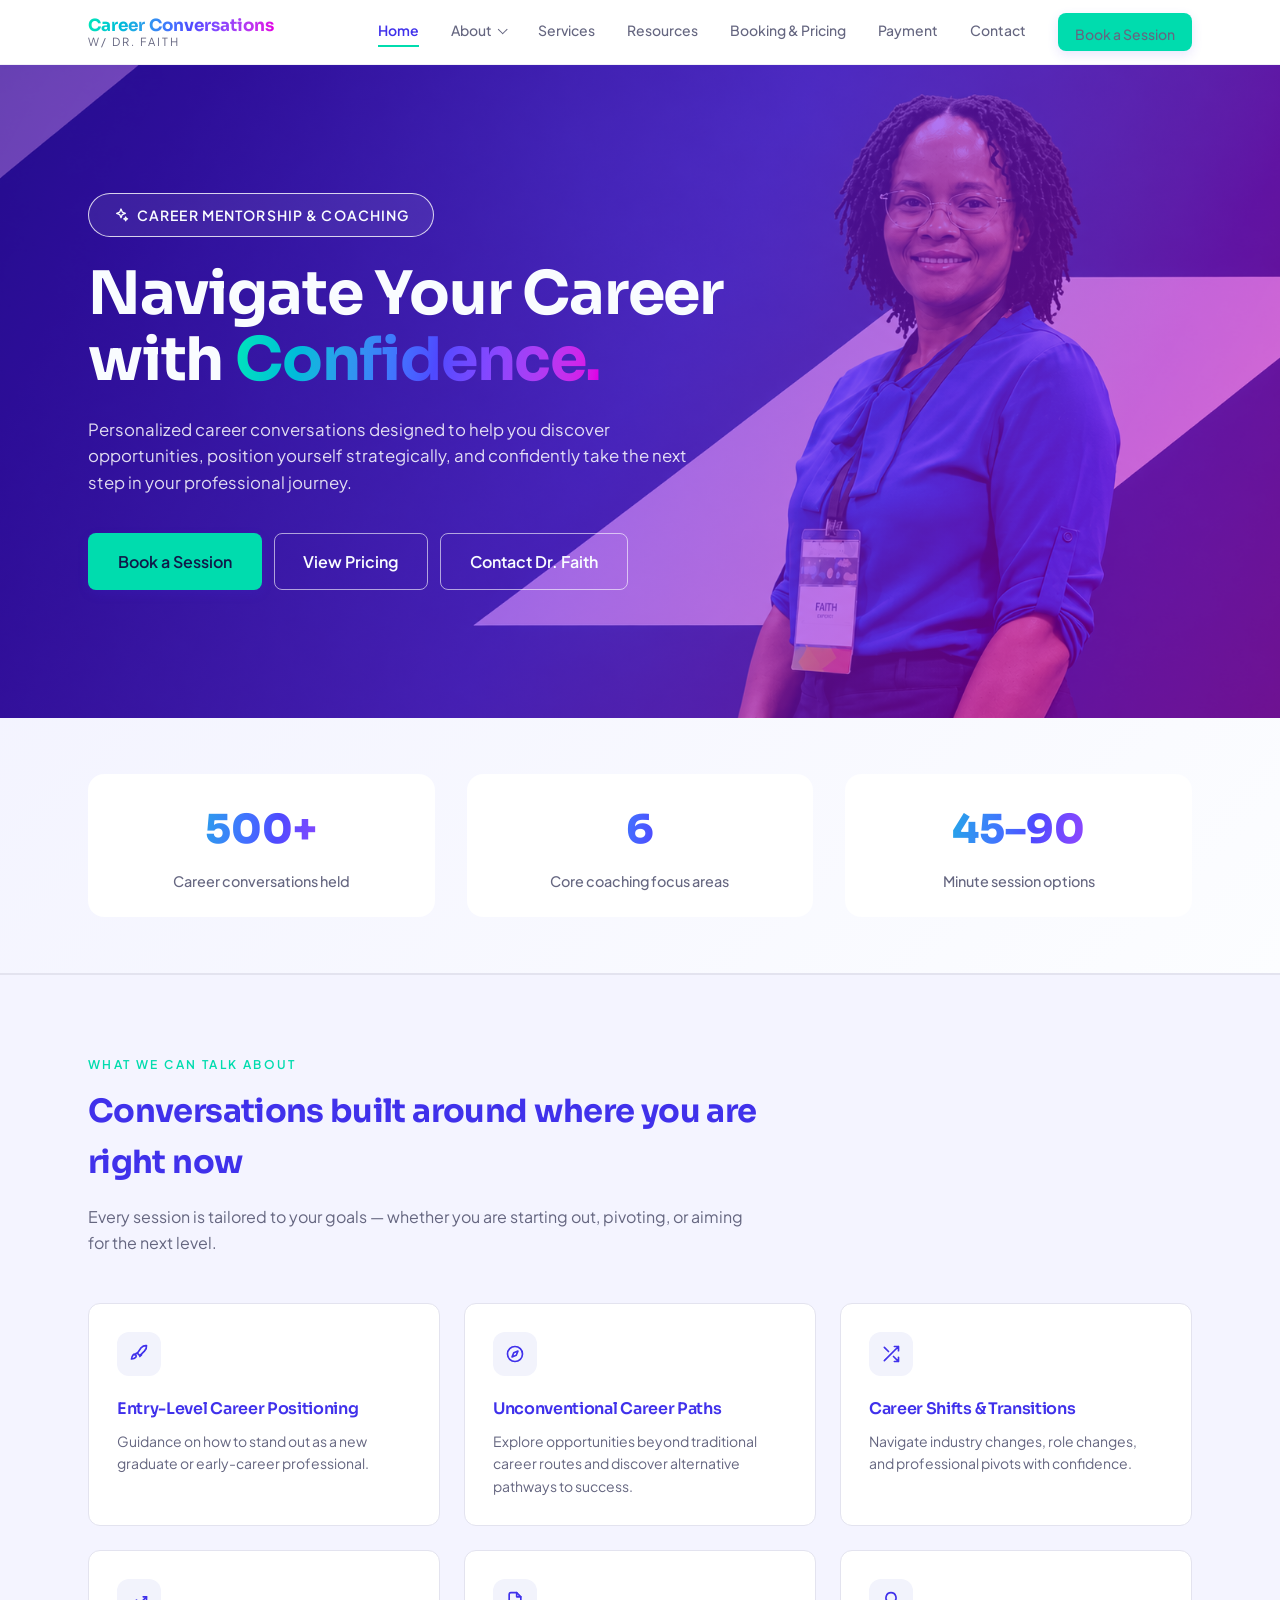
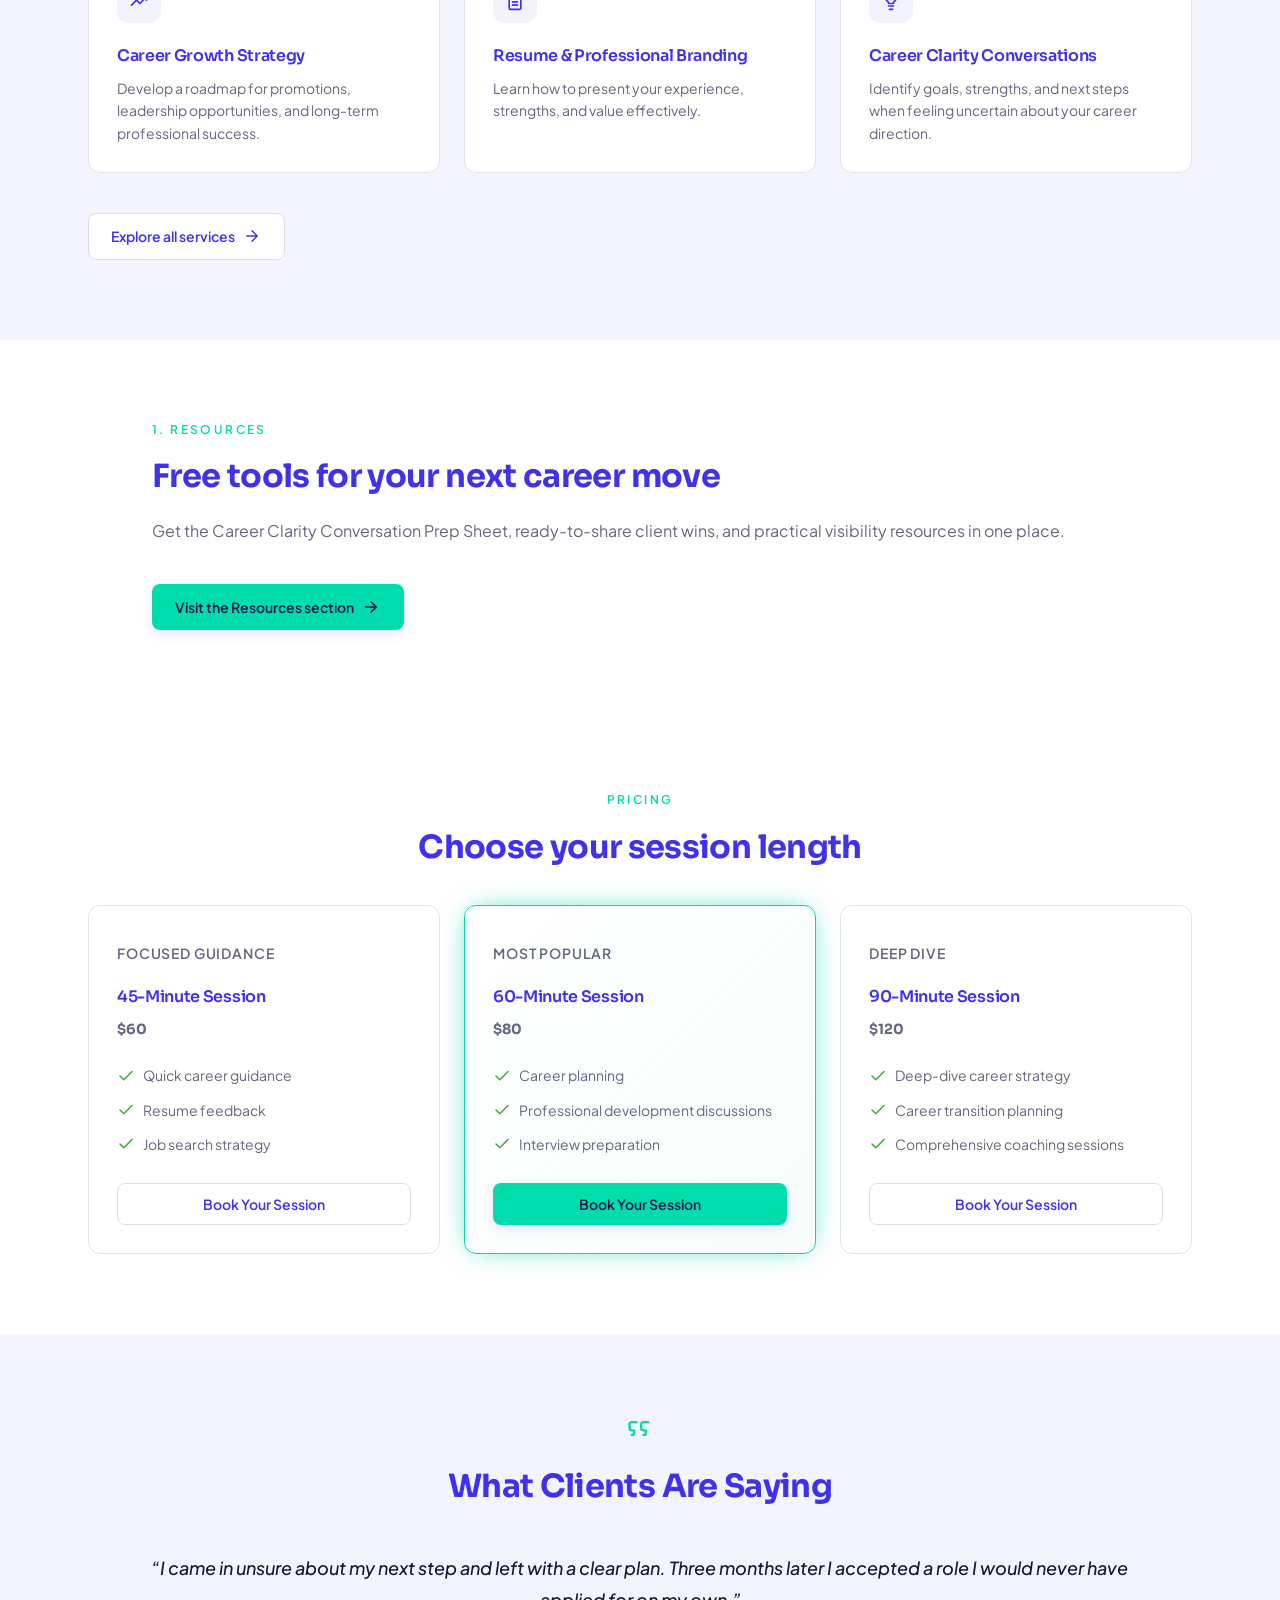
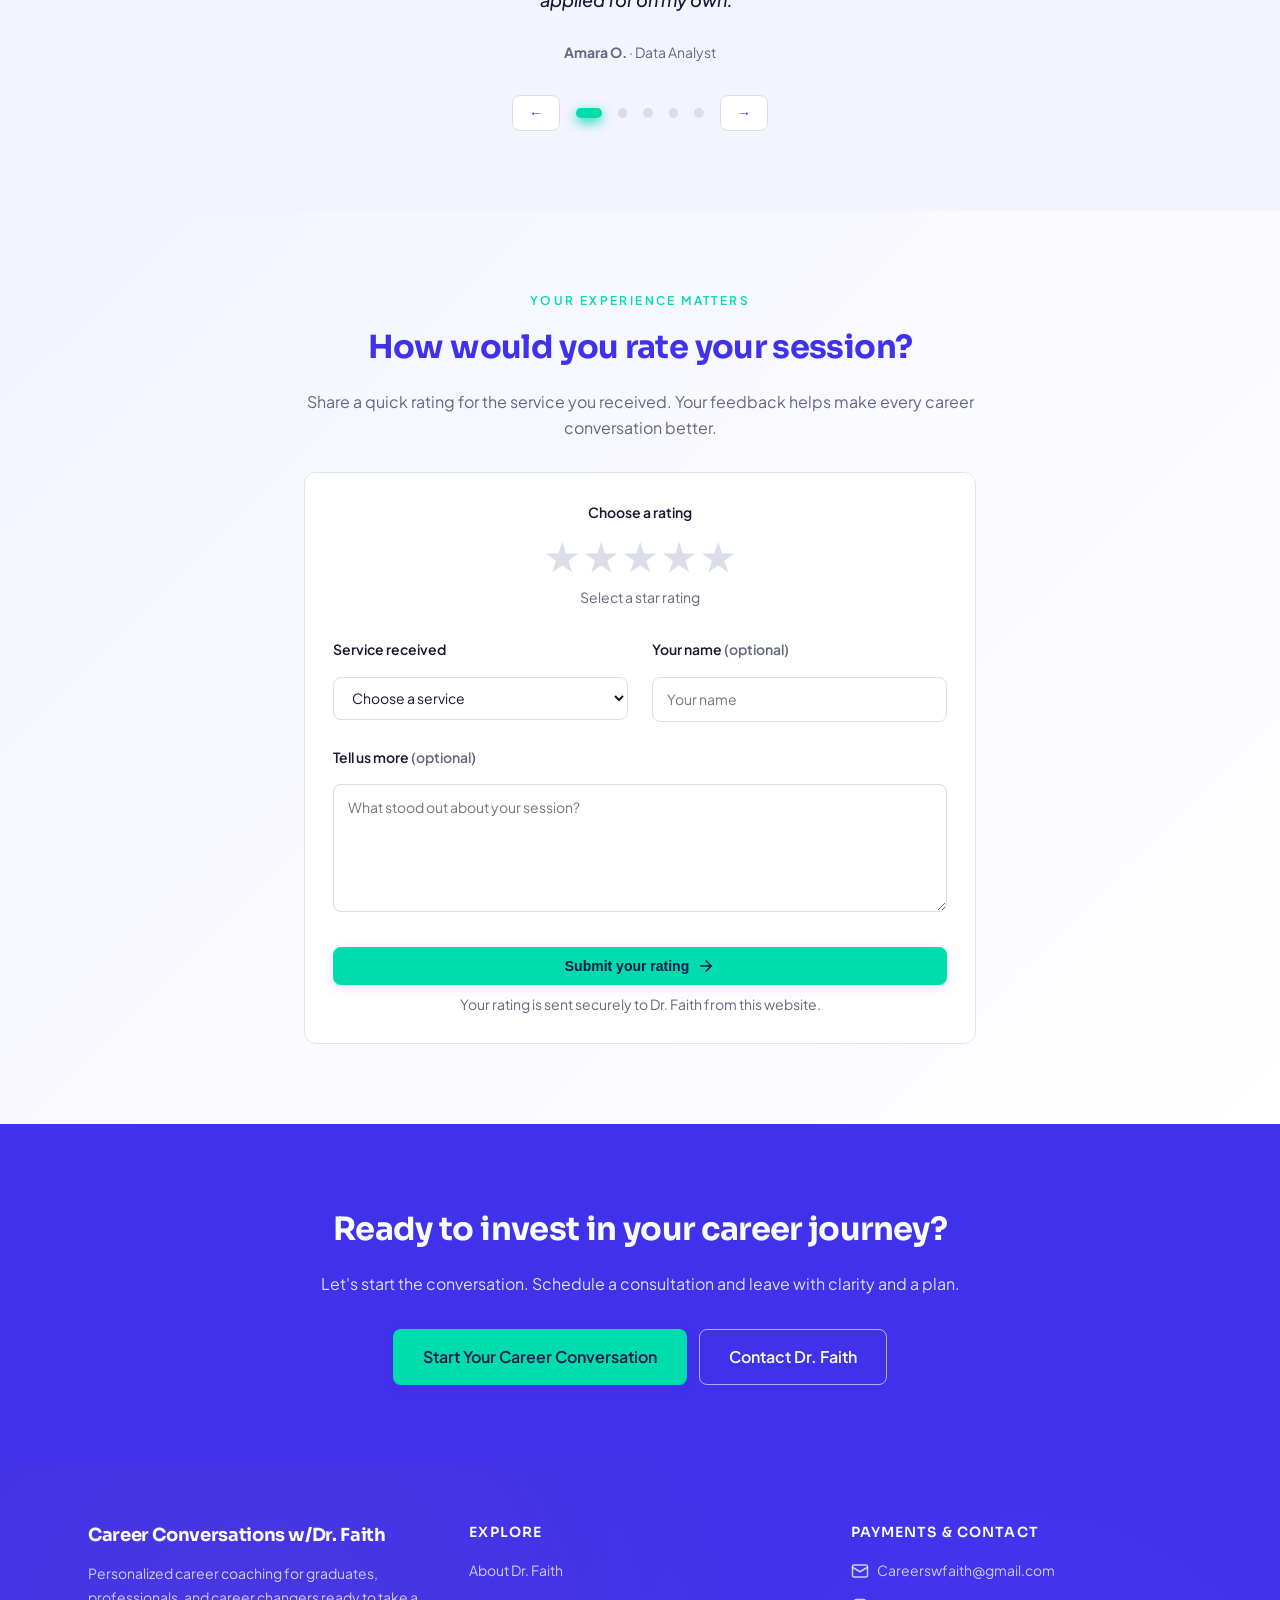
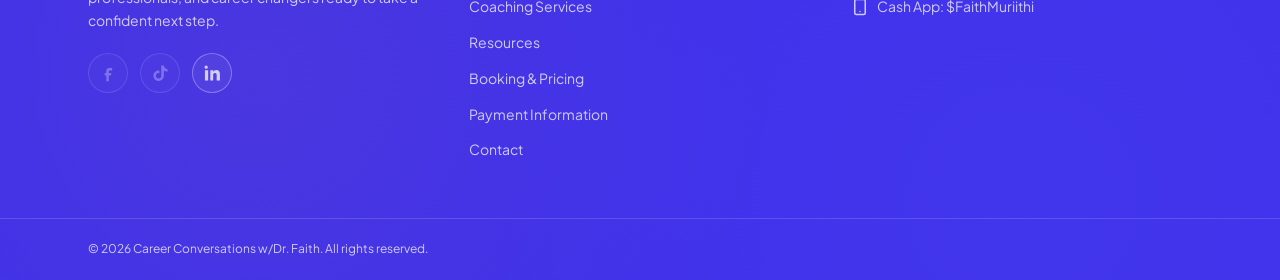
==== commit ef8fa149: "Send forms directly from website" ====
--- a/index.html
+++ b/index.html
@@ -246,7 +246,7 @@
           </div>
         </div>
         <button class="btn btn-hero btn-full rating-submit" type="submit">Submit your rating <svg width="18" height="18" aria-hidden="true"><use href="#i-arrow"/></svg></button>
-        <p class="hint center">Submitting opens your email app with the rating details ready to send.</p>
+        <p class="hint center">Your rating is sent securely to Dr. Faith from this website.</p>
       </div>
     </form>
   </div>
--- a/styles.css
+++ b/styles.css
@@ -113,6 +113,10 @@
 .rating-value { margin-top: .75rem; min-height: 1.5rem; color: var(--muted-foreground); font-size: .875rem; }
 .rating-details { margin-top: 1.75rem; }
 .rating-submit { margin-top: 1.75rem; }
+.referral-field { padding: 1rem; border: 1px solid var(--accent); border-radius: var(--radius); background: color-mix(in srgb, var(--accent) 10%, var(--background)); }
+.referral-field .eyebrow { margin-bottom: .35rem; }
+.referral-field label { margin-bottom: 0; }
+.required-note { color: var(--error); font-size: .7rem; font-weight: 700; letter-spacing: .06em; text-transform: uppercase; }
 .resource-feature, .resource-visibility { align-items: center; }
 .resource-download { margin-top: 1.75rem; }
 .resource-capture { border-top: 4px solid var(--accent); }
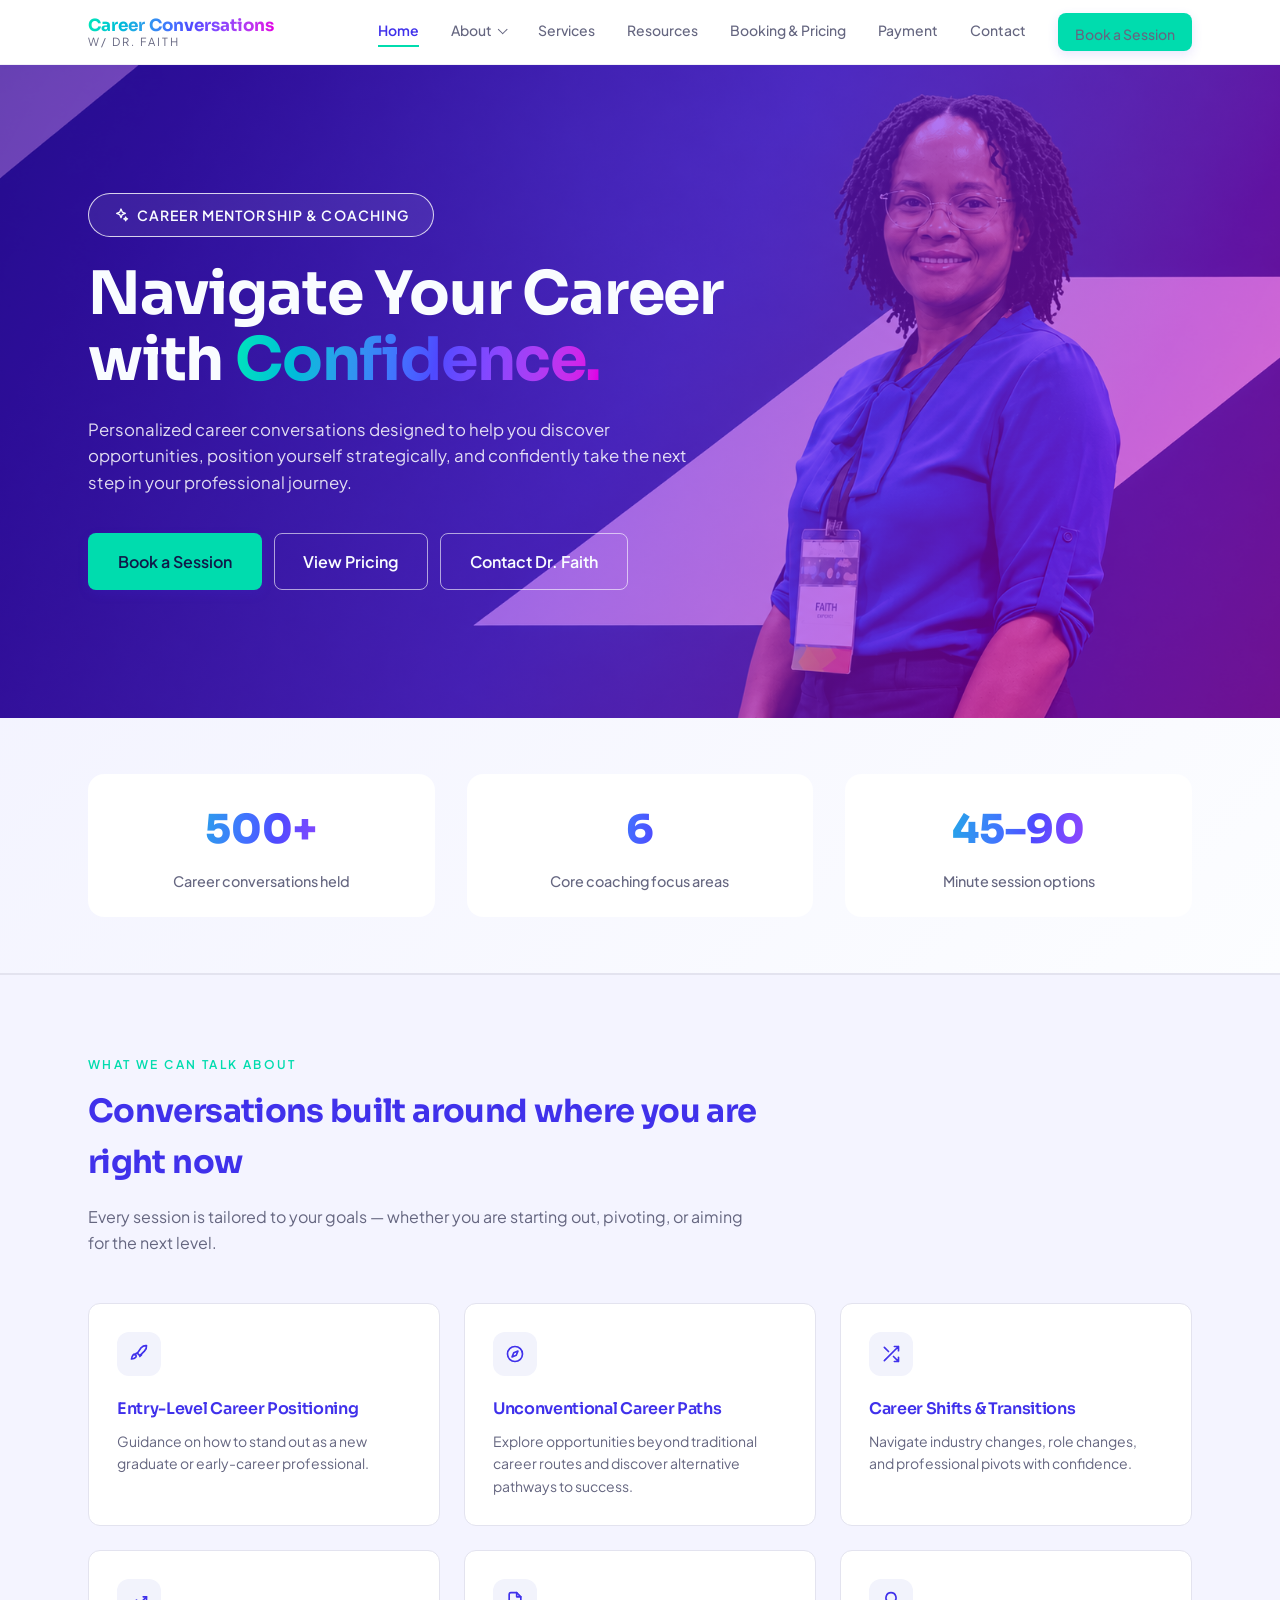
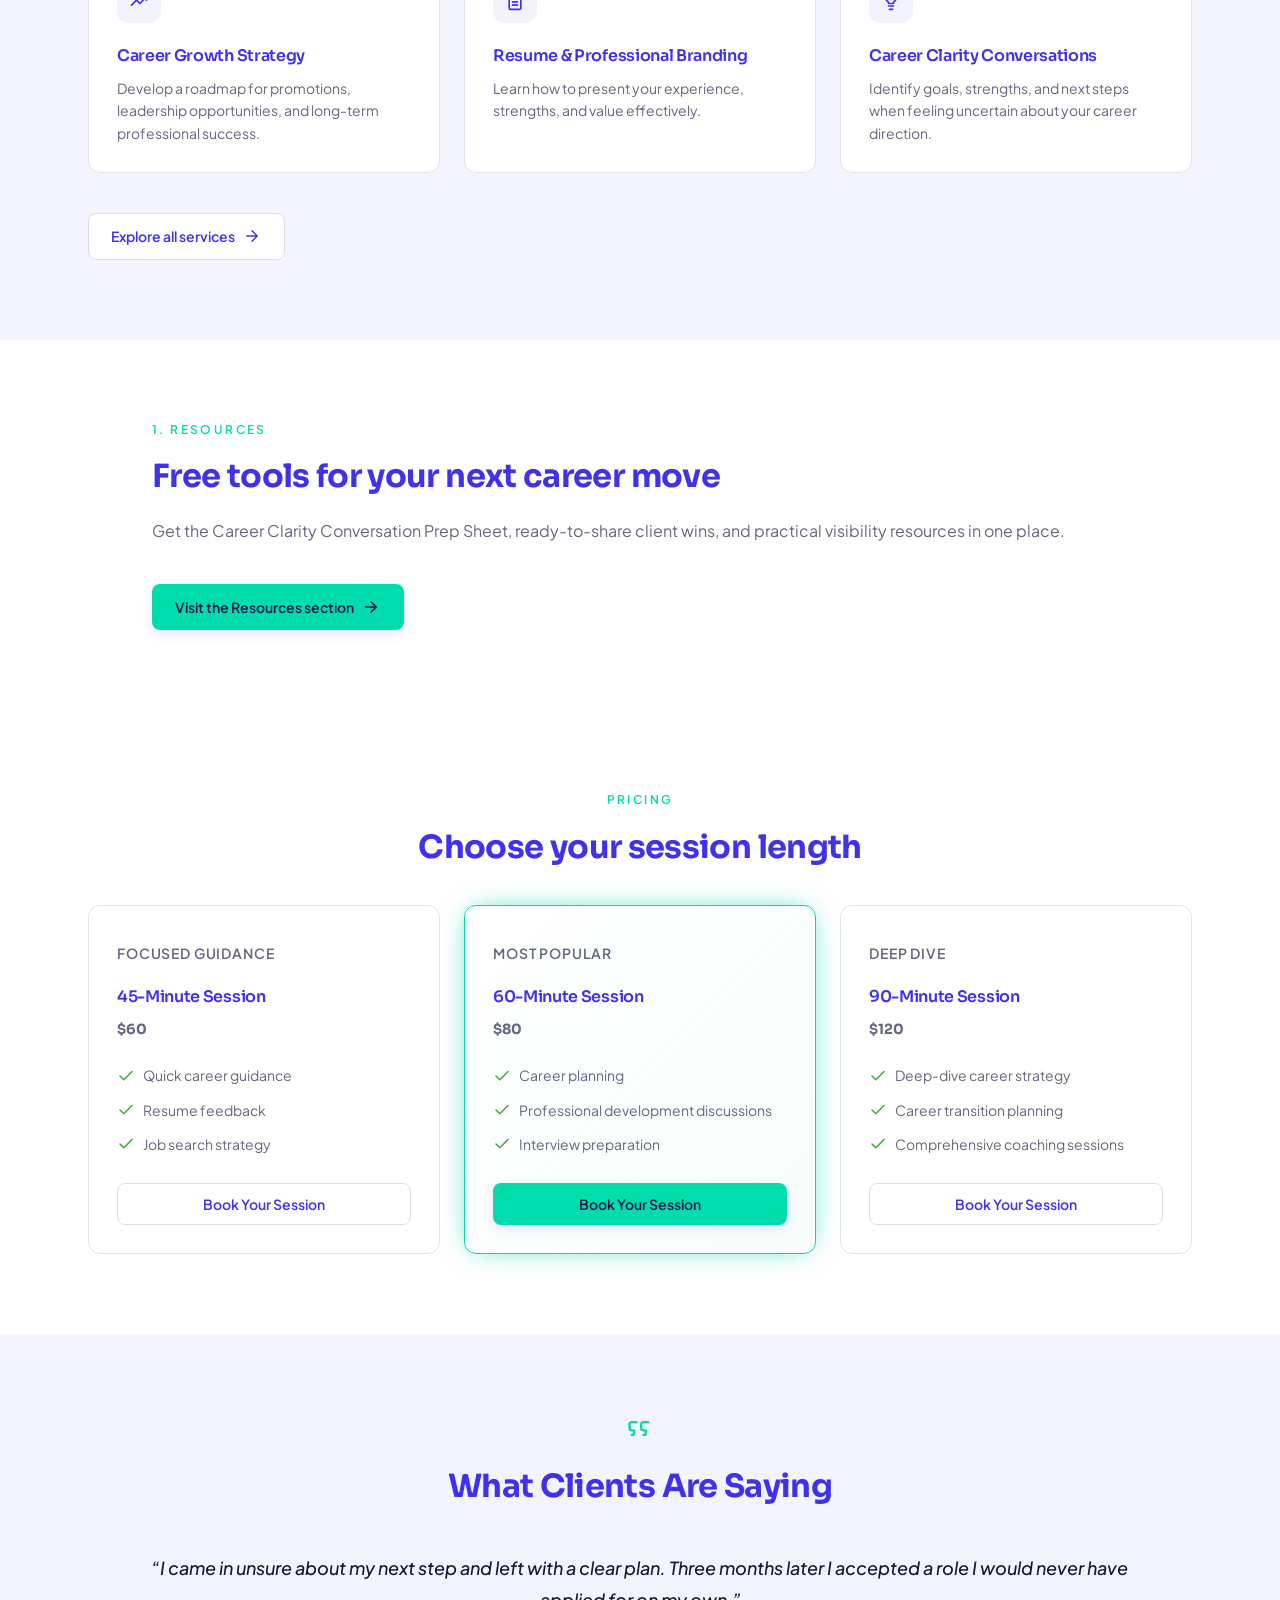
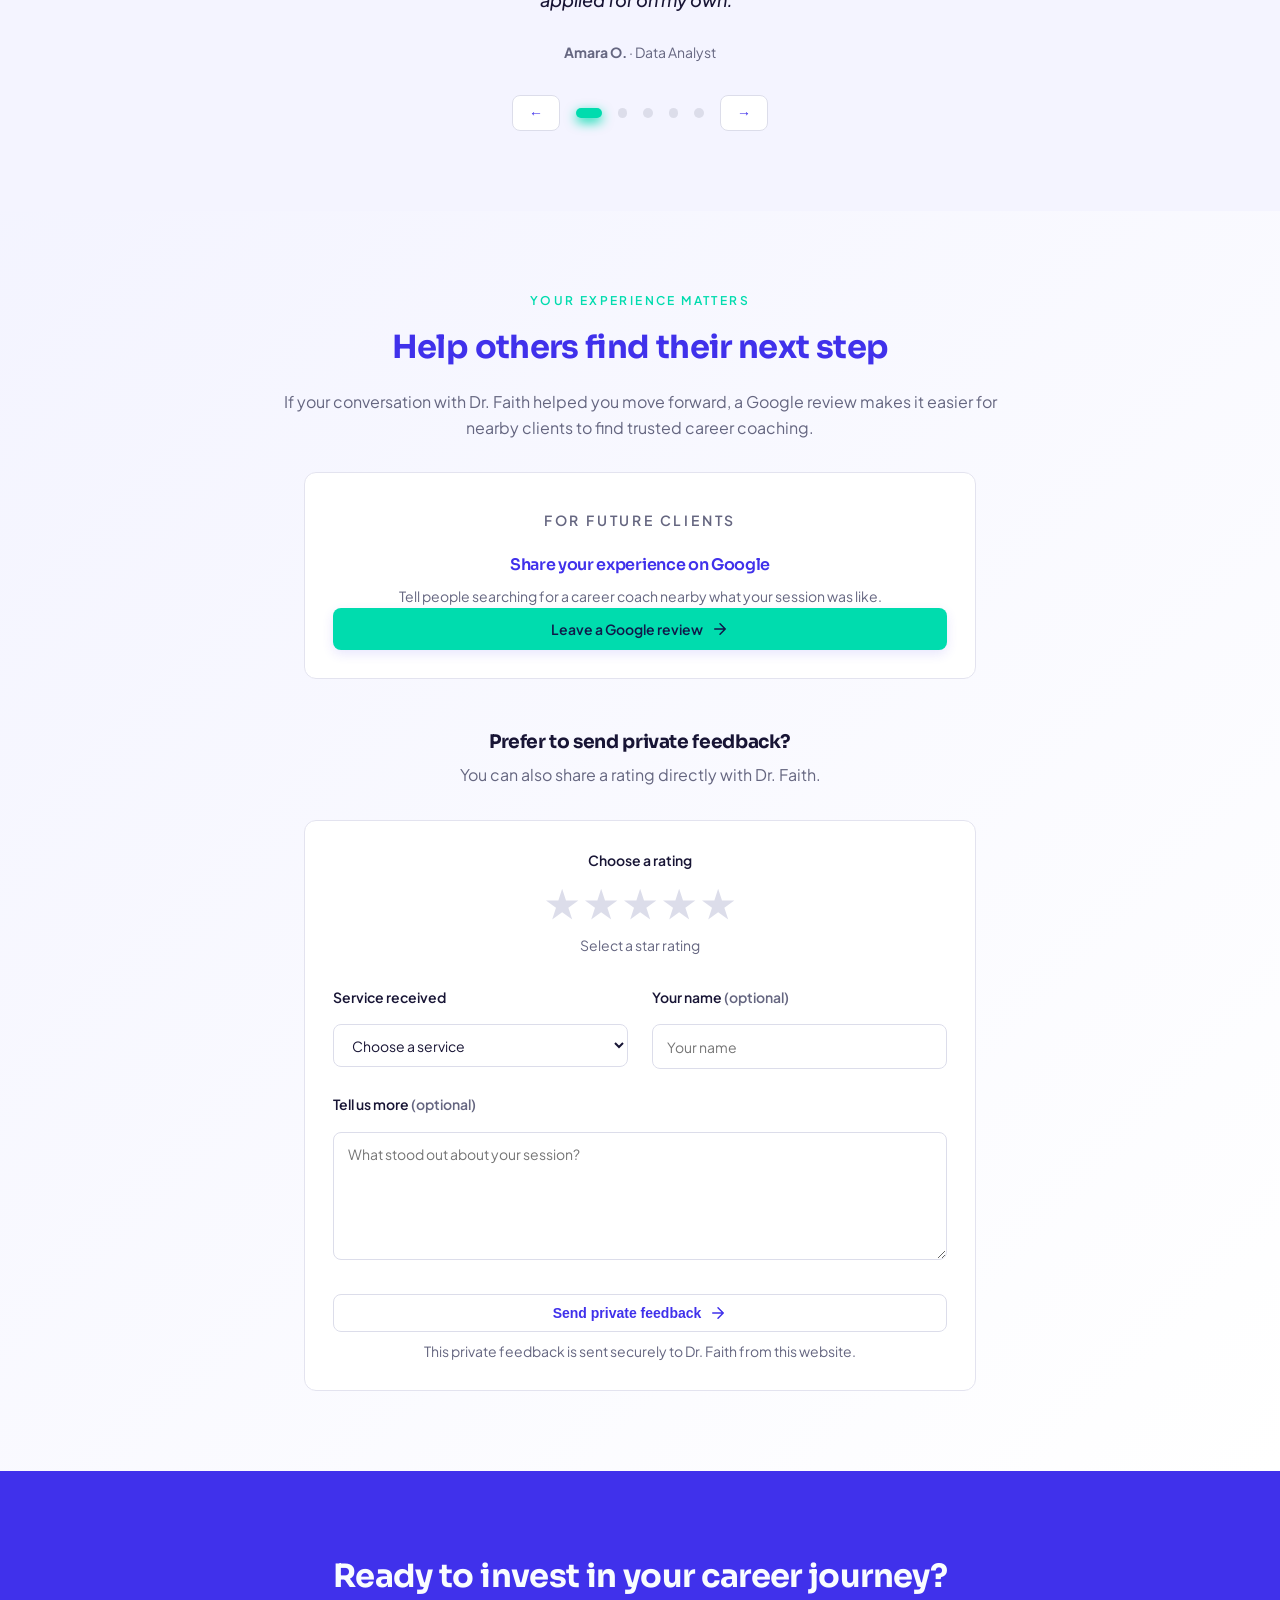
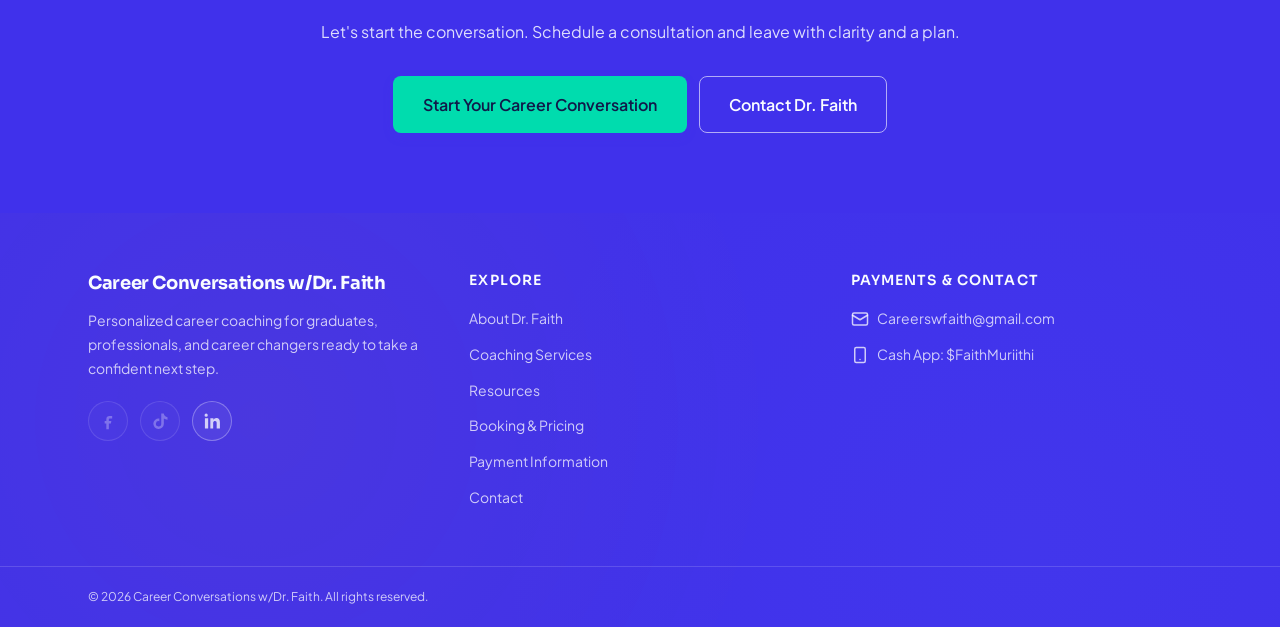
==== commit e78b1853: "Prioritize Google reviews" ====
--- a/index.html
+++ b/index.html
@@ -202,8 +202,20 @@
   <div class="container-narrow">
     <div class="center">
       <p class="eyebrow">Your Experience Matters</p>
-      <h2 class="section-heading">How would you rate your session?</h2>
-      <p class="muted intro-copy-lg">Share a quick rating for the service you received. Your feedback helps make every career conversation better.</p>
+      <h2 class="section-heading">Help others find their next step</h2>
+      <p class="muted intro-copy-lg">If your conversation with Dr. Faith helped you move forward, a Google review makes it easier for nearby clients to find trusted career coaching.</p>
+    </div>
+    <div class="card rating-card google-review-card">
+      <div class="card-body center">
+        <p class="eyebrow">For future clients</p>
+        <h3>Share your experience on Google</h3>
+        <p class="muted">Tell people searching for a career coach nearby what your session was like.</p>
+        <a class="btn btn-hero btn-full" href="https://www.google.com/maps/search/?api=1&amp;query=Career+Conversations+with+Dr.+Faith%2C+Orange%2C+NJ" target="_blank" rel="noopener noreferrer">Leave a Google review <svg width="18" height="18" aria-hidden="true"><use href="#i-arrow"/></svg></a>
+      </div>
+    </div>
+    <div class="center rating-secondary-heading">
+      <h3>Prefer to send private feedback?</h3>
+      <p class="muted">You can also share a rating directly with Dr. Faith.</p>
     </div>
     <form class="card rating-card" data-form="rating">
       <div class="card-body">
@@ -245,8 +257,8 @@
             <textarea id="rating-comment" name="comment" rows="4" placeholder="What stood out about your session?"></textarea>
           </div>
         </div>
-        <button class="btn btn-hero btn-full rating-submit" type="submit">Submit your rating <svg width="18" height="18" aria-hidden="true"><use href="#i-arrow"/></svg></button>
-        <p class="hint center">Your rating is sent securely to Dr. Faith from this website.</p>
+        <button class="btn btn-outline btn-full rating-submit" type="submit">Send private feedback <svg width="18" height="18" aria-hidden="true"><use href="#i-arrow"/></svg></button>
+        <p class="hint center">This private feedback is sent securely to Dr. Faith from this website.</p>
       </div>
     </form>
   </div>
--- a/styles.css
+++ b/styles.css
@@ -102,6 +102,10 @@
 .cta-actions { margin-top: 2rem; display: flex; flex-wrap: wrap; gap: .75rem; justify-content: center; }
 .rating-section { background: linear-gradient(135deg, var(--surface-soft), var(--background)); }
 .rating-card { margin: 2rem auto 0; max-width: 42rem; }
+.google-review-card { border: 2px solid var(--accent); }
+.google-review-card h3 { margin-bottom: .5rem; }
+.rating-secondary-heading { margin-top: 3rem; }
+.rating-secondary-heading h3 { margin-bottom: .35rem; }
 .rating-fieldset { border: 0; padding: 0; margin: 0; text-align: center; }
 .rating-fieldset legend { width: 100%; font-size: .875rem; font-weight: 600; color: var(--foreground); }
 .star-rating { display: inline-flex; flex-direction: row-reverse; justify-content: center; gap: .2rem; margin-top: .75rem; }
